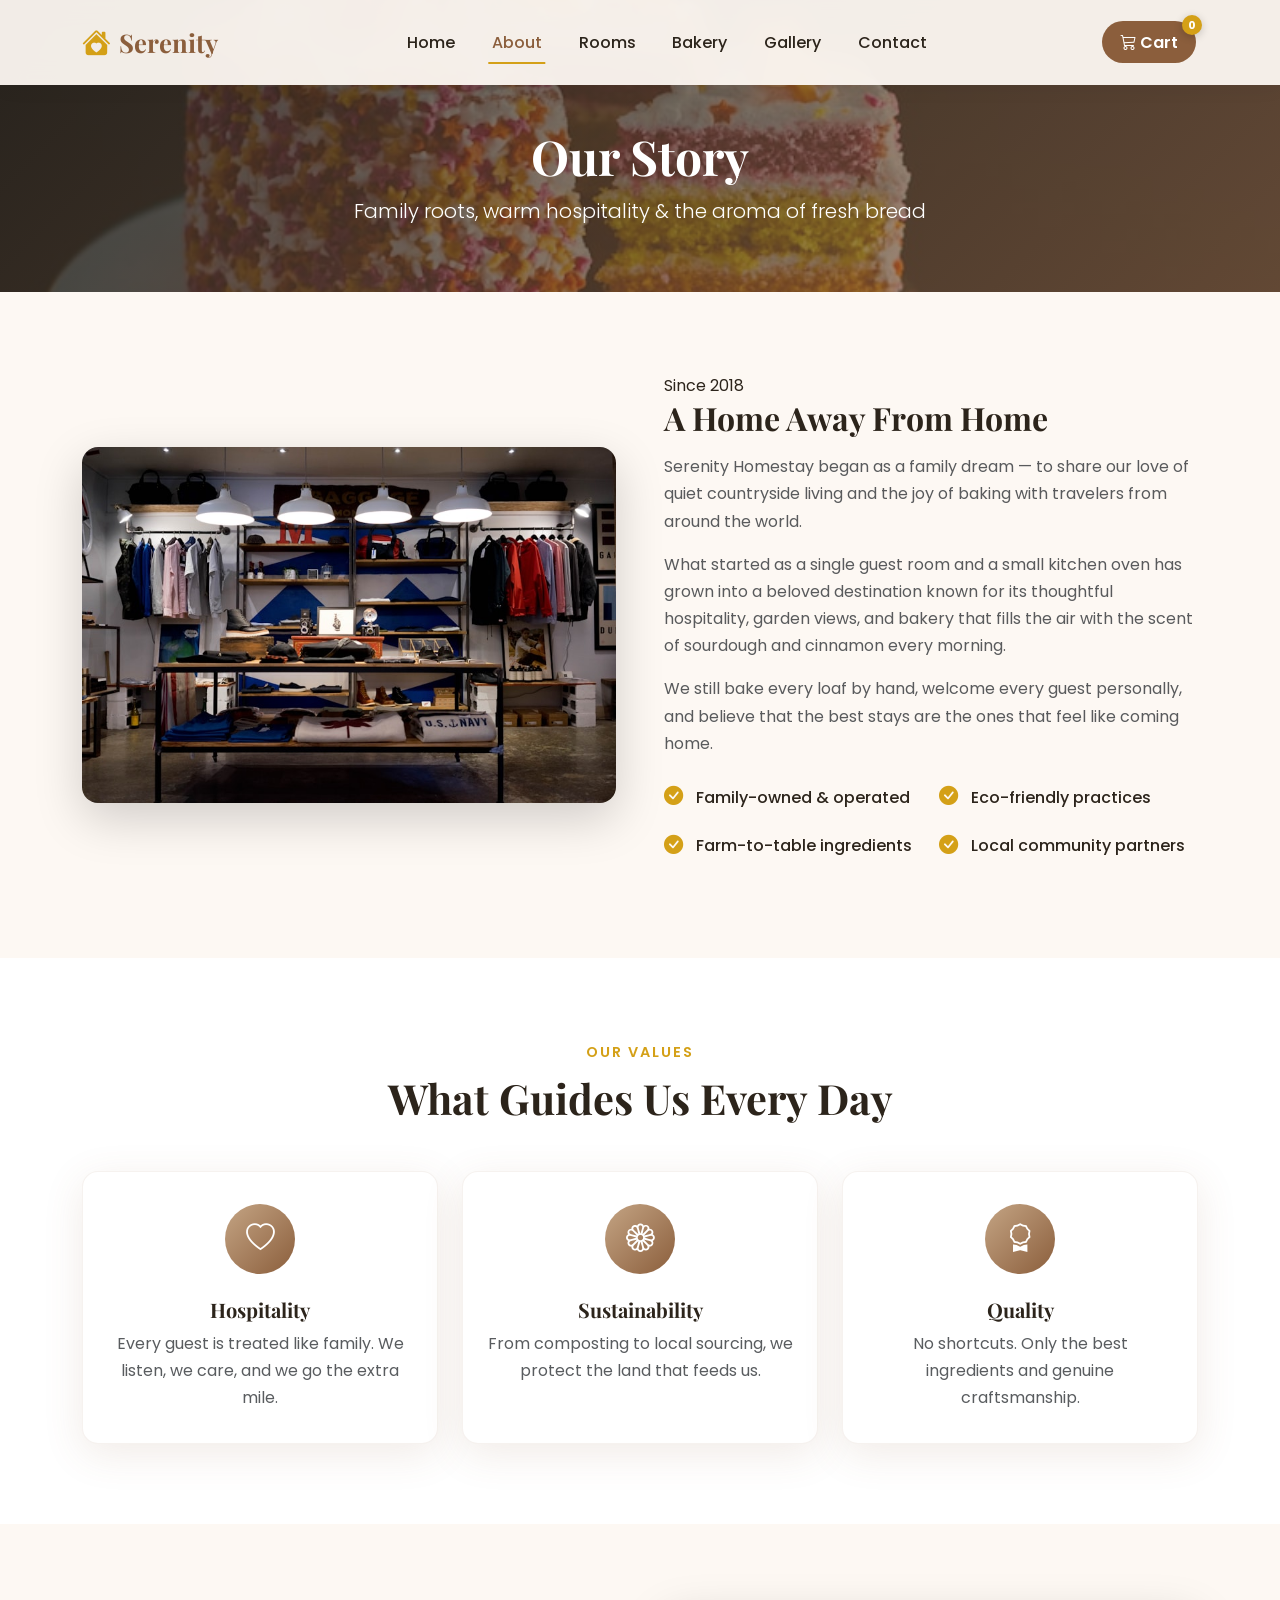
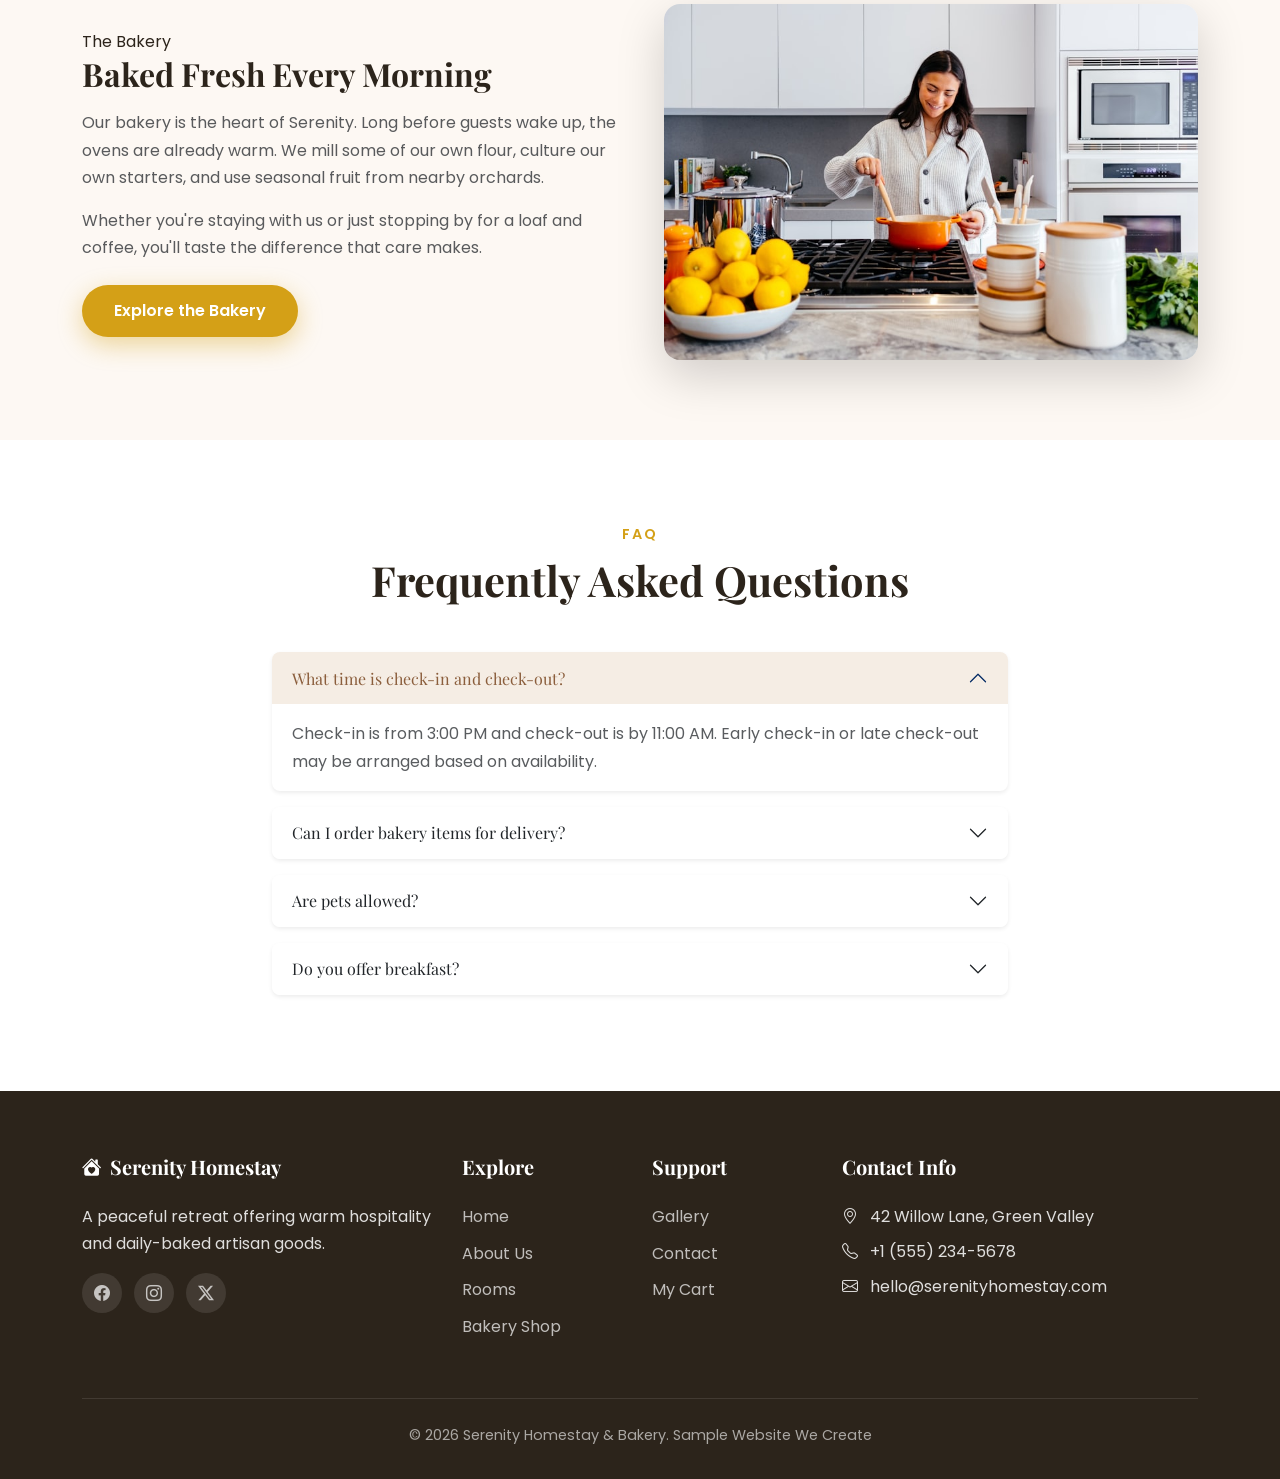
==== about.html @ 04e98da6 "Add files via upload" ====
<!DOCTYPE html>
<html lang="en">
<head>
  <meta charset="UTF-8">
  <meta name="viewport" content="width=device-width, initial-scale=1.0">
  <title>About Us | Serenity Homestay & Bakery</title>
  <link href="https://cdn.jsdelivr.net/npm/bootstrap@5.3.3/dist/css/bootstrap.min.css" rel="stylesheet">
  <link href="https://cdn.jsdelivr.net/npm/bootstrap-icons@1.11.3/font/bootstrap-icons.min.css" rel="stylesheet">
  <link href="https://fonts.googleapis.com/css2?family=Playfair+Display:wght@600;700&family=Poppins:wght@300;400;500;600;700&display=swap" rel="stylesheet">
  <link href="style.css" rel="stylesheet">
</head>
<body>
  <div class="toast-container"></div>

  <nav class="navbar navbar-expand-lg fixed-top">
    <div class="container">
      <a class="navbar-brand" href="index.html"><i class="bi bi-house-heart-fill"></i> Serenity</a>
      <button class="navbar-toggler" type="button" data-bs-toggle="collapse" data-bs-target="#navMenu">
        <span class="navbar-toggler-icon"></span>
      </button>
      <div class="collapse navbar-collapse" id="navMenu">
        <ul class="navbar-nav mx-auto mb-2 mb-lg-0">
          <li class="nav-item"><a class="nav-link" href="index.html">Home</a></li>
          <li class="nav-item"><a class="nav-link active" href="about.html">About</a></li>
          <li class="nav-item"><a class="nav-link" href="rooms.html">Rooms</a></li>
          <li class="nav-item"><a class="nav-link" href="bakery.html">Bakery</a></li>
          <li class="nav-item"><a class="nav-link" href="gallery.html">Gallery</a></li>
          <li class="nav-item"><a class="nav-link" href="contact.html">Contact</a></li>
        </ul>
        <a href="cart.html" class="nav-link cart-btn"><i class="bi bi-cart3"></i> Cart <span class="cart-count">0</span></a>
      </div>
    </div>
  </nav>

  <header class="page-header">
    <div class="container">
      <h1>Our Story</h1>
      <p class="lead mb-0 opacity-90">Family roots, warm hospitality & the aroma of fresh bread</p>
    </div>
  </header>

  <section class="section">
    <div class="container">
      <div class="row align-items-center g-5">
        <div class="col-lg-6 fade-in-up">
          <img src="exterior.jpg" alt="Serenity Homestay" class="rounded-4 shadow-lg w-100">
        </div>
        <div class="col-lg-6 fade-in-up">
          <span class="subtitle text-accent">Since 2018</span>
          <h2 class="mb-3">A Home Away From Home</h2>
          <p class="text-muted">Serenity Homestay began as a family dream — to share our love of quiet countryside living and the joy of baking with travelers from around the world.</p>
          <p class="text-muted">What started as a single guest room and a small kitchen oven has grown into a beloved destination known for its thoughtful hospitality, garden views, and bakery that fills the air with the scent of sourdough and cinnamon every morning.</p>
          <p class="text-muted mb-4">We still bake every loaf by hand, welcome every guest personally, and believe that the best stays are the ones that feel like coming home.</p>
          <div class="row g-3">
            <div class="col-6">
              <div class="amenity-item"><i class="bi bi-check-circle-fill"></i> Family-owned & operated</div>
              <div class="amenity-item"><i class="bi bi-check-circle-fill"></i> Farm-to-table ingredients</div>
            </div>
            <div class="col-6">
              <div class="amenity-item"><i class="bi bi-check-circle-fill"></i> Eco-friendly practices</div>
              <div class="amenity-item"><i class="bi bi-check-circle-fill"></i> Local community partners</div>
            </div>
          </div>
        </div>
      </div>
    </div>
  </section>

  <section class="section bg-white">
    <div class="container">
      <div class="section-title fade-in-up">
        <span class="subtitle">Our Values</span>
        <h2>What Guides Us Every Day</h2>
      </div>
      <div class="row g-4">
        <div class="col-md-4 fade-in-up">
          <div class="feature-card">
            <div class="feature-icon"><i class="bi bi-heart"></i></div>
            <h5>Hospitality</h5>
            <p class="text-muted mb-0">Every guest is treated like family. We listen, we care, and we go the extra mile.</p>
          </div>
        </div>
        <div class="col-md-4 fade-in-up">
          <div class="feature-card">
            <div class="feature-icon"><i class="bi bi-flower1"></i></div>
            <h5>Sustainability</h5>
            <p class="text-muted mb-0">From composting to local sourcing, we protect the land that feeds us.</p>
          </div>
        </div>
        <div class="col-md-4 fade-in-up">
          <div class="feature-card">
            <div class="feature-icon"><i class="bi bi-award"></i></div>
            <h5>Quality</h5>
            <p class="text-muted mb-0">No shortcuts. Only the best ingredients and genuine craftsmanship.</p>
          </div>
        </div>
      </div>
    </div>
  </section>

  <section class="section">
    <div class="container">
      <div class="row align-items-center g-5">
        <div class="col-lg-6 order-lg-2 fade-in-up">
          <img src="kitchen.jpg" alt="Our Kitchen" class="rounded-4 shadow-lg w-100">
        </div>
        <div class="col-lg-6 order-lg-1 fade-in-up">
          <span class="subtitle">The Bakery</span>
          <h2 class="mb-3">Baked Fresh Every Morning</h2>
          <p class="text-muted">Our bakery is the heart of Serenity. Long before guests wake up, the ovens are already warm. We mill some of our own flour, culture our own starters, and use seasonal fruit from nearby orchards.</p>
          <p class="text-muted mb-4">Whether you're staying with us or just stopping by for a loaf and coffee, you'll taste the difference that care makes.</p>
          <a href="bakery.html" class="btn btn-primary-custom">Explore the Bakery</a>
        </div>
      </div>
    </div>
  </section>

  <!-- FAQ -->
  <section class="section bg-white">
    <div class="container">
      <div class="section-title fade-in-up">
        <span class="subtitle">FAQ</span>
        <h2>Frequently Asked Questions</h2>
      </div>
      <div class="row justify-content-center">
        <div class="col-lg-8">
          <div class="accordion" id="faqAccordion">
            <div class="accordion-item border-0 mb-3 shadow-sm rounded-3 overflow-hidden">
              <h2 class="accordion-header">
                <button class="accordion-button" type="button" data-bs-toggle="collapse" data-bs-target="#faq1">
                  What time is check-in and check-out?
                </button>
              </h2>
              <div id="faq1" class="accordion-collapse collapse show" data-bs-parent="#faqAccordion">
                <div class="accordion-body text-muted">Check-in is from 3:00 PM and check-out is by 11:00 AM. Early check-in or late check-out may be arranged based on availability.</div>
              </div>
            </div>
            <div class="accordion-item border-0 mb-3 shadow-sm rounded-3 overflow-hidden">
              <h2 class="accordion-header">
                <button class="accordion-button collapsed" type="button" data-bs-toggle="collapse" data-bs-target="#faq2">
                  Can I order bakery items for delivery?
                </button>
              </h2>
              <div id="faq2" class="accordion-collapse collapse" data-bs-parent="#faqAccordion">
                <div class="accordion-body text-muted">Yes! We offer local delivery within a 15-mile radius for orders over $30. You can also pick up from our bakery counter daily from 7 AM to 6 PM.</div>
              </div>
            </div>
            <div class="accordion-item border-0 mb-3 shadow-sm rounded-3 overflow-hidden">
              <h2 class="accordion-header">
                <button class="accordion-button collapsed" type="button" data-bs-toggle="collapse" data-bs-target="#faq3">
                  Are pets allowed?
                </button>
              </h2>
              <div id="faq3" class="accordion-collapse collapse" data-bs-parent="#faqAccordion">
                <div class="accordion-body text-muted">We welcome well-behaved pets in selected rooms for a small fee. Please let us know when booking so we can prepare a pet-friendly space.</div>
              </div>
            </div>
            <div class="accordion-item border-0 mb-3 shadow-sm rounded-3 overflow-hidden">
              <h2 class="accordion-header">
                <button class="accordion-button collapsed" type="button" data-bs-toggle="collapse" data-bs-target="#faq4">
                  Do you offer breakfast?
                </button>
              </h2>
              <div id="faq4" class="accordion-collapse collapse" data-bs-parent="#faqAccordion">
                <div class="accordion-body text-muted">Yes — complimentary continental breakfast featuring our own bakery items is included with every stay. Hot options and coffee are available each morning.</div>
              </div>
            </div>
          </div>
        </div>
      </div>
    </div>
  </section>

  <footer class="footer">
    <div class="container">
      <div class="row g-4">
        <div class="col-lg-4">
          <h5><i class="bi bi-house-heart-fill me-2"></i>Serenity Homestay</h5>
          <p class="mb-3">A peaceful retreat offering warm hospitality and daily-baked artisan goods.</p>
          <div class="social-links">
            <a href="#"><i class="bi bi-facebook"></i></a>
            <a href="#"><i class="bi bi-instagram"></i></a>
            <a href="#"><i class="bi bi-twitter-x"></i></a>
          </div>
        </div>
        <div class="col-6 col-lg-2">
          <h5>Explore</h5>
          <a href="index.html">Home</a>
          <a href="about.html">About Us</a>
          <a href="rooms.html">Rooms</a>
          <a href="bakery.html">Bakery Shop</a>
        </div>
        <div class="col-6 col-lg-2">
          <h5>Support</h5>
          <a href="gallery.html">Gallery</a>
          <a href="contact.html">Contact</a>
          <a href="cart.html">My Cart</a>
        </div>
        <div class="col-lg-4">
          <h5>Contact Info</h5>
          <p class="mb-2"><i class="bi bi-geo-alt me-2"></i> 42 Willow Lane, Green Valley</p>
          <p class="mb-2"><i class="bi bi-telephone me-2"></i> +1 (555) 234-5678</p>
          <p class="mb-0"><i class="bi bi-envelope me-2"></i> hello@serenityhomestay.com</p>
        </div>
      </div>
      <div class="footer-bottom">&copy; 2026 Serenity Homestay & Bakery. Sample Website We Create</div>
    </div>
  </footer>

  <button class="back-to-top"><i class="bi bi-chevron-up"></i></button>

  <script src="https://code.jquery.com/jquery-3.7.1.min.js"></script>
  <script src="https://cdn.jsdelivr.net/npm/bootstrap@5.3.3/dist/js/bootstrap.bundle.min.js"></script>
  <script src="main.js"></script>
</body>
</html>
---- style.css ----
/* ========================================
   Serenity Homestay & Bakery - Custom Styles
   Bootstrap 5 + Custom CSS + Animations
======================================== */

:root {
  --primary: #8B5E3C;
  --primary-dark: #6B4423;
  --primary-light: #C4A484;
  --accent: #D4A017;
  --accent-hover: #B8860B;
  --bg-cream: #FDF8F3;
  --bg-soft: #F5EDE4;
  --text-dark: #2C241B;
  --text-muted: #6B5E52;
  --success: #5A7D4A;
  --white: #FFFFFF;
  --shadow: 0 10px 40px rgba(139, 94, 60, 0.12);
  --shadow-lg: 0 20px 60px rgba(139, 94, 60, 0.18);
  --radius: 16px;
  --transition: all 0.35s cubic-bezier(0.4, 0, 0.2, 1);
}

.sample-badge {
  position: fixed; top: 80px; left: -35px;
  background: linear-gradient(135deg, #c9a227, #8B4513);
  color: white; padding: 4px 10px; font-size: 0.7rem; font-weight: 600;
  letter-spacing: 1px; text-transform: uppercase; transform: rotate(-45deg);
  z-index: 9998; box-shadow: 0 4px 15px rgba(0,0,0,0.3); pointer-events: none;
}

* {
  margin: 0;
  padding: 0;
  box-sizing: border-box;
}

html {
  scroll-behavior: smooth;
}

body {
  font-family: 'Poppins', 'Segoe UI', system-ui, sans-serif;
  color: var(--text-dark);
  background-color: var(--bg-cream);
  line-height: 1.7;
  overflow-x: hidden;
}

h1, h2, h3, h4, h5, h6 {
  font-family: 'Playfair Display', Georgia, serif;
  font-weight: 700;
  color: var(--text-dark);
}

a {
  text-decoration: none;
  color: inherit;
  transition: var(--transition);
}

img {
  max-width: 100%;
  height: auto;
  display: block;
}

/* ========== NAVBAR ========== */
.navbar {
  background: rgba(253, 248, 243, 0.95) !important;
  backdrop-filter: blur(12px);
  box-shadow: 0 2px 20px rgba(0,0,0,0.06);
  padding: 0.8rem 0;
  transition: var(--transition);
}

.navbar.scrolled {
  padding: 0.5rem 0;
  box-shadow: 0 4px 30px rgba(0,0,0,0.1);
}

.navbar-brand {
  font-family: 'Playfair Display', serif;
  font-size: 1.6rem;
  font-weight: 700;
  color: var(--primary) !important;
  display: flex;
  align-items: center;
  gap: 0.5rem;
}

.navbar-brand i {
  color: var(--accent);
  font-size: 1.8rem;
}

.nav-link {
  font-weight: 500;
  color: var(--text-dark) !important;
  padding: 0.5rem 1rem !important;
  position: relative;
  margin: 0 0.15rem;
}

.nav-link::after {
  content: '';
  position: absolute;
  bottom: 0;
  left: 50%;
  width: 0;
  height: 2px;
  background: var(--accent);
  transition: var(--transition);
  transform: translateX(-50%);
}

.nav-link:hover::after,
.nav-link.active::after {
  width: 70%;
}

.nav-link:hover,
.nav-link.active {
  color: var(--primary) !important;
}

.cart-btn {
  position: relative;
  background: var(--primary);
  color: white !important;
  border-radius: 50px;
  padding: 0.45rem 1.1rem !important;
  font-weight: 600;
  border: none;
}

.cart-btn:hover {
  background: var(--primary-dark);
  transform: translateY(-2px);
  box-shadow: 0 6px 20px rgba(139, 94, 60, 0.35);
}

.cart-count {
  position: absolute;
  top: -6px;
  right: -6px;
  background: var(--accent);
  color: white;
  font-size: 0.7rem;
  font-weight: 700;
  width: 20px;
  height: 20px;
  border-radius: 50%;
  display: flex;
  align-items: center;
  justify-content: center;
  box-shadow: 0 2px 8px rgba(0,0,0,0.2);
}

/* ========== HERO ========== */
.hero {
  min-height: 100vh;
  background: linear-gradient(135deg, rgba(44, 36, 27, 0.65), rgba(139, 94, 60, 0.55)),
              url('hero-bg.jpg') center/cover no-repeat fixed;
  display: flex;
  align-items: center;
  position: relative;
  color: white;
  overflow: hidden;
}

.hero::before {
  content: '';
  position: absolute;
  bottom: 0;
  left: 0;
  right: 0;
  height: 120px;
  background: linear-gradient(to top, var(--bg-cream), transparent);
}

.hero-content {
  position: relative;
  z-index: 2;
  max-width: 720px;
}

.hero-badge {
  display: inline-block;
  background: rgba(212, 160, 23, 0.25);
  border: 1px solid rgba(212, 160, 23, 0.5);
  color: #FFD700;
  padding: 0.4rem 1.2rem;
  border-radius: 50px;
  font-size: 0.85rem;
  font-weight: 600;
  letter-spacing: 1px;
  text-transform: uppercase;
  margin-bottom: 1.5rem;
  animation: fadeInDown 0.8s ease;
}

.hero h1 {
  font-size: clamp(2.5rem, 5vw, 4rem);
  color: white;
  margin-bottom: 1.2rem;
  line-height: 1.2;
  animation: fadeInUp 0.9s ease 0.1s both;
}

.hero p {
  font-size: 1.2rem;
  opacity: 0.95;
  margin-bottom: 2rem;
  animation: fadeInUp 0.9s ease 0.25s both;
}

.hero-btns {
  display: flex;
  flex-wrap: wrap;
  gap: 1rem;
  animation: fadeInUp 0.9s ease 0.4s both;
}

.btn-primary-custom {
  background: var(--accent);
  color: white;
  border: none;
  padding: 0.85rem 2rem;
  border-radius: 50px;
  font-weight: 600;
  font-size: 1rem;
  transition: var(--transition);
  box-shadow: 0 8px 25px rgba(212, 160, 23, 0.4);
}

.btn-primary-custom:hover {
  background: var(--accent-hover);
  transform: translateY(-3px);
  box-shadow: 0 12px 35px rgba(212, 160, 23, 0.5);
  color: white;
}

.btn-outline-custom {
  background: transparent;
  color: white;
  border: 2px solid rgba(255,255,255,0.7);
  padding: 0.8rem 2rem;
  border-radius: 50px;
  font-weight: 600;
  transition: var(--transition);
}

.btn-outline-custom:hover {
  background: white;
  color: var(--primary);
  border-color: white;
  transform: translateY(-3px);
}



@keyframes pulse-badge {
  0%, 100% { transform: rotate(3deg) scale(1); }
  50% { transform: rotate(3deg) scale(1.05); }
}

/* ========== SECTIONS ========== */
.section {
  padding: 5rem 0;
}

.section-title {
  text-align: center;
  margin-bottom: 3rem;
}

.section-title .subtitle {
  display: inline-block;
  color: var(--accent);
  font-weight: 600;
  font-size: 0.9rem;
  text-transform: uppercase;
  letter-spacing: 2px;
  margin-bottom: 0.5rem;
}

.section-title h2 {
  font-size: clamp(1.8rem, 4vw, 2.6rem);
  margin-bottom: 1rem;
}

.section-title p {
  color: var(--text-muted);
  max-width: 600px;
  margin: 0 auto;
}

/* ========== FEATURE CARDS ========== */
.feature-card {
  background: white;
  border-radius: var(--radius);
  padding: 2rem 1.5rem;
  text-align: center;
  box-shadow: var(--shadow);
  transition: var(--transition);
  height: 100%;
  border: 1px solid rgba(139, 94, 60, 0.08);
}

.feature-card:hover {
  transform: translateY(-10px);
  box-shadow: var(--shadow-lg);
}

.feature-icon {
  width: 70px;
  height: 70px;
  background: linear-gradient(135deg, var(--primary-light), var(--primary));
  border-radius: 50%;
  display: flex;
  align-items: center;
  justify-content: center;
  margin: 0 auto 1.5rem;
  font-size: 1.8rem;
  color: white;
  transition: var(--transition);
}

.feature-card:hover .feature-icon {
  transform: scale(1.1) rotate(5deg);
}

/* ========== ROOM CARDS ========== */
.room-card {
  background: white;
  border-radius: var(--radius);
  overflow: hidden;
  box-shadow: var(--shadow);
  transition: var(--transition);
  height: 100%;
}

.room-card:hover {
  transform: translateY(-8px);
  box-shadow: var(--shadow-lg);
}

.room-img-wrap {
  position: relative;
  overflow: hidden;
  height: 240px;
}

.room-img-wrap img {
  width: 100%;
  height: 100%;
  object-fit: cover;
  transition: transform 0.6s ease;
}

.room-card:hover .room-img-wrap img {
  transform: scale(1.1);
}

.room-badge {
  position: absolute;
  top: 15px;
  left: 15px;
  background: var(--accent);
  color: white;
  padding: 0.3rem 0.8rem;
  border-radius: 50px;
  font-size: 0.75rem;
  font-weight: 600;
}

.room-body {
  padding: 1.5rem;
}

.room-price {
  color: var(--primary);
  font-weight: 700;
  font-size: 1.3rem;
}

.room-price span {
  font-size: 0.85rem;
  color: var(--text-muted);
  font-weight: 400;
}

/* ========== PRODUCT CARDS (Bakery) ========== */
.product-card {
  background: white;
  border-radius: var(--radius);
  overflow: hidden;
  box-shadow: var(--shadow);
  transition: var(--transition);
  height: 100%;
  display: flex;
  flex-direction: column;
}

.product-card:hover {
  transform: translateY(-8px);
  box-shadow: var(--shadow-lg);
}

.product-img-wrap {
  position: relative;
  height: 200px;
  overflow: hidden;
}

.product-img-wrap img {
  width: 100%;
  height: 100%;
  object-fit: cover;
  transition: transform 0.5s ease;
}

.product-card:hover .product-img-wrap img {
  transform: scale(1.08);
}

.product-badge {
  position: absolute;
  top: 12px;
  right: 12px;
  background: var(--success);
  color: white;
  padding: 0.25rem 0.7rem;
  border-radius: 50px;
  font-size: 0.7rem;
  font-weight: 600;
}

.product-body {
  padding: 1.25rem;
  flex-grow: 1;
  display: flex;
  flex-direction: column;
}

.product-category {
  font-size: 0.75rem;
  color: var(--accent);
  font-weight: 600;
  text-transform: uppercase;
  letter-spacing: 1px;
  margin-bottom: 0.3rem;
}

.product-title {
  font-size: 1.15rem;
  margin-bottom: 0.5rem;
}

.product-desc {
  font-size: 0.9rem;
  color: var(--text-muted);
  margin-bottom: 1rem;
  flex-grow: 1;
}

.product-footer {
  display: flex;
  align-items: center;
  justify-content: space-between;
  gap: 0.5rem;
}

.product-price {
  font-size: 1.25rem;
  font-weight: 700;
  color: var(--primary);
}

.btn-add-cart {
  background: var(--primary);
  color: white;
  border: none;
  border-radius: 50px;
  padding: 0.5rem 1.1rem;
  font-size: 0.85rem;
  font-weight: 600;
  transition: var(--transition);
  display: flex;
  align-items: center;
  gap: 0.4rem;
}

.btn-add-cart:hover {
  background: var(--primary-dark);
  transform: scale(1.05);
  color: white;
}

.btn-add-cart.added {
  background: var(--success);
}

/* ========== FILTERS ========== */
.filter-btns {
  display: flex;
  flex-wrap: wrap;
  justify-content: center;
  gap: 0.6rem;
  margin-bottom: 2.5rem;
}

.filter-btn {
  background: white;
  border: 2px solid var(--primary-light);
  color: var(--text-dark);
  padding: 0.45rem 1.3rem;
  border-radius: 50px;
  font-weight: 500;
  font-size: 0.9rem;
  transition: var(--transition);
  cursor: pointer;
}

.filter-btn:hover,
.filter-btn.active {
  background: var(--primary);
  border-color: var(--primary);
  color: white;
}

/* ========== CART PAGE ========== */
.cart-table {
  background: white;
  border-radius: var(--radius);
  overflow: hidden;
  box-shadow: var(--shadow);
}

.cart-item-img {
  width: 80px;
  height: 80px;
  object-fit: cover;
  border-radius: 10px;
}

.qty-control {
  display: flex;
  align-items: center;
  gap: 0.5rem;
}

.qty-btn {
  width: 32px;
  height: 32px;
  border-radius: 50%;
  border: 1px solid var(--primary-light);
  background: white;
  color: var(--primary);
  font-weight: 700;
  display: flex;
  align-items: center;
  justify-content: center;
  cursor: pointer;
  transition: var(--transition);
}

.qty-btn:hover {
  background: var(--primary);
  color: white;
}

.cart-summary {
  background: white;
  border-radius: var(--radius);
  padding: 2rem;
  box-shadow: var(--shadow);
  position: sticky;
  top: 100px;
}

.summary-row {
  display: flex;
  justify-content: space-between;
  margin-bottom: 0.8rem;
  font-size: 1rem;
}

.summary-total {
  border-top: 2px solid var(--bg-soft);
  padding-top: 1rem;
  margin-top: 1rem;
  font-size: 1.3rem;
  font-weight: 700;
  color: var(--primary);
}

.empty-cart {
  text-align: center;
  padding: 4rem 2rem;
}

.empty-cart i {
  font-size: 5rem;
  color: var(--primary-light);
  margin-bottom: 1.5rem;
}

/* ========== CHECKOUT ========== */
.checkout-form .form-control,
.checkout-form .form-select {
  border-radius: 10px;
  border: 1px solid #e0d5c8;
  padding: 0.75rem 1rem;
  transition: var(--transition);
}

.checkout-form .form-control:focus,
.checkout-form .form-select:focus {
  border-color: var(--primary);
  box-shadow: 0 0 0 3px rgba(139, 94, 60, 0.15);
}

/* ========== TESTIMONIALS ========== */
.testimonial-card {
  background: white;
  border-radius: var(--radius);
  padding: 2rem;
  box-shadow: var(--shadow);
  height: 100%;
  position: relative;
}

.testimonial-card::before {
  content: '"';
  font-family: Georgia, serif;
  font-size: 5rem;
  color: var(--primary-light);
  position: absolute;
  top: 10px;
  left: 20px;
  opacity: 0.4;
  line-height: 1;
}

.testimonial-text {
  position: relative;
  z-index: 1;
  font-style: italic;
  margin-bottom: 1.5rem;
  color: var(--text-muted);
}

.testimonial-author {
  display: flex;
  align-items: center;
  gap: 1rem;
}

.author-avatar {
  width: 50px;
  height: 50px;
  border-radius: 50%;
  background: var(--primary-light);
  display: flex;
  align-items: center;
  justify-content: center;
  color: white;
  font-weight: 700;
}

.stars {
  color: var(--accent);
  font-size: 0.9rem;
}

/* ========== GALLERY ========== */
.gallery-item {
  position: relative;
  overflow: hidden;
  border-radius: var(--radius);
  height: 260px;
  cursor: pointer;
}

.gallery-item img {
  width: 100%;
  height: 100%;
  object-fit: cover;
  transition: transform 0.5s ease;
}

.gallery-item:hover img {
  transform: scale(1.12);
}

.gallery-overlay {
  position: absolute;
  inset: 0;
  background: rgba(44, 36, 27, 0.5);
  display: flex;
  align-items: center;
  justify-content: center;
  opacity: 0;
  transition: var(--transition);
}

.gallery-item:hover .gallery-overlay {
  opacity: 1;
}

.gallery-overlay i {
  color: white;
  font-size: 2rem;
}

/* ========== FOOTER ========== */
.footer {
  background: var(--text-dark);
  color: rgba(255,255,255,0.85);
  padding: 4rem 0 2rem;
}

.footer h5 {
  color: white;
  font-family: 'Playfair Display', serif;
  margin-bottom: 1.5rem;
}

.footer a {
  color: rgba(255,255,255,0.7);
  display: block;
  margin-bottom: 0.6rem;
}

.footer a:hover {
  color: var(--accent);
  padding-left: 5px;
}

.footer-bottom {
  border-top: 1px solid rgba(255,255,255,0.1);
  margin-top: 3rem;
  padding-top: 1.5rem;
  text-align: center;
  font-size: 0.9rem;
  color: rgba(255,255,255,0.6);
}

.social-links a {
  display: inline-flex;
  width: 40px;
  height: 40px;
  border-radius: 50%;
  background: rgba(255,255,255,0.1);
  align-items: center;
  justify-content: center;
  margin-right: 0.5rem;
  transition: var(--transition);
}

.social-links a:hover {
  background: var(--accent);
  color: white;
  transform: translateY(-3px);
  padding-left: 0;
}

/* ========== ANIMATIONS ========== */
@keyframes fadeInUp {
  from {
    opacity: 0;
    transform: translateY(30px);
  }
  to {
    opacity: 1;
    transform: translateY(0);
  }
}

@keyframes fadeInDown {
  from {
    opacity: 0;
    transform: translateY(-20px);
  }
  to {
    opacity: 1;
    transform: translateY(0);
  }
}

@keyframes fadeIn {
  from { opacity: 0; }
  to { opacity: 1; }
}

.fade-in-up {
  opacity: 0;
  transform: translateY(40px);
  transition: opacity 0.7s ease, transform 0.7s ease;
}

.fade-in-up.visible {
  opacity: 1;
  transform: translateY(0);
}

/* Counter animation */
.stat-number {
  font-size: 2.5rem;
  font-weight: 700;
  color: var(--primary);
  font-family: 'Playfair Display', serif;
}

/* Toast notification */
.toast-container {
  position: fixed;
  top: 90px;
  right: 20px;
  z-index: 9999;
}

.custom-toast {
  background: white;
  border-left: 4px solid var(--success);
  box-shadow: var(--shadow-lg);
  border-radius: 10px;
  padding: 1rem 1.5rem;
  display: flex;
  align-items: center;
  gap: 1rem;
  min-width: 280px;
  animation: slideInRight 0.4s ease;
}

@keyframes slideInRight {
  from {
    opacity: 0;
    transform: translateX(50px);
  }
  to {
    opacity: 1;
    transform: translateX(0);
  }
}

/* Page header */
.page-header {
  background: linear-gradient(135deg, rgba(44, 36, 27, 0.75), rgba(139, 94, 60, 0.65)),
              url('about-bg.jpg') center/cover no-repeat;
  padding: 8rem 0 4rem;
  color: white;
  text-align: center;
}

.page-header h1 {
  color: white;
  font-size: clamp(2rem, 4vw, 3rem);
}

/* Contact form */
.contact-info-card {
  background: white;
  border-radius: var(--radius);
  padding: 1.5rem;
  box-shadow: var(--shadow);
  height: 100%;
  transition: var(--transition);
}

.contact-info-card:hover {
  transform: translateY(-5px);
}

.contact-icon {
  width: 50px;
  height: 50px;
  background: var(--bg-soft);
  border-radius: 12px;
  display: flex;
  align-items: center;
  justify-content: center;
  color: var(--primary);
  font-size: 1.3rem;
  margin-bottom: 1rem;
}

/* Amenities */
.amenity-item {
  display: flex;
  align-items: center;
  gap: 0.8rem;
  margin-bottom: 1rem;
  font-weight: 500;
}

.amenity-item i {
  color: var(--accent);
  font-size: 1.2rem;
}

/* Booking form card */
.booking-card {
  background: white;
  border-radius: var(--radius);
  padding: 2rem;
  box-shadow: var(--shadow-lg);
}

/* Back to top */
.back-to-top {
  position: fixed;
  bottom: 30px;
  right: 30px;
  width: 50px;
  height: 50px;
  background: var(--primary);
  color: white;
  border-radius: 50%;
  display: flex;
  align-items: center;
  justify-content: center;
  font-size: 1.3rem;
  box-shadow: 0 6px 20px rgba(139, 94, 60, 0.4);
  opacity: 0;
  visibility: hidden;
  transition: var(--transition);
  z-index: 999;
  cursor: pointer;
  border: none;
}

.back-to-top.show {
  opacity: 1;
  visibility: visible;
}

.back-to-top:hover {
  background: var(--primary-dark);
  transform: translateY(-4px);
}

/* Newsletter */
.newsletter-section {
  background: linear-gradient(135deg, var(--primary), var(--primary-dark));
  color: white;
  padding: 4rem 0;
  border-radius: var(--radius);
  margin: 3rem 0;
}

.newsletter-input {
  border-radius: 50px;
  border: none;
  padding: 0.9rem 1.5rem;
  width: 100%;
  max-width: 400px;
}

.newsletter-btn {
  border-radius: 50px;
  background: var(--accent);
  border: none;
  color: white;
  font-weight: 600;
  padding: 0.9rem 2rem;
  transition: var(--transition);
}

.newsletter-btn:hover {
  background: var(--accent-hover);
  color: white;
}

/* Success modal / order confirmation */
.order-success {
  text-align: center;
  padding: 3rem;
}

.order-success i {
  font-size: 4rem;
  color: var(--success);
  margin-bottom: 1.5rem;
}

/* Responsive tweaks */
@media (max-width: 991px) {
  .sample-badge {
    top: 80px;
    left: -30px;
    right: auto;
    font-size: 0.6rem;
    padding: 4px 10px;
    white-space: nowrap;
  }
}

@media (max-width: 767px) {
  .hero {
    min-height: 85vh;
    background-attachment: scroll;
  }
  .section {
    padding: 3.5rem 0;
  }
  .cart-item-img {
    width: 60px;
    height: 60px;
  }
}

/* Loading spinner for forms */
.spinner-border-sm {
  width: 1rem;
  height: 1rem;
  border-width: 0.15em;
}

/* Accordion custom */
.accordion-button:not(.collapsed) {
  background-color: var(--bg-soft);
  color: var(--primary);
  box-shadow: none;
}

.accordion-button:focus {
  box-shadow: 0 0 0 3px rgba(139, 94, 60, 0.15);
}

/* Search bar */
.search-bar {
  max-width: 400px;
  margin: 0 auto 2rem;
  position: relative;
}

.search-bar input {
  border-radius: 50px;
  padding-left: 2.8rem;
  border: 2px solid var(--primary-light);
}

.search-bar i {
  position: absolute;
  left: 1.1rem;
  top: 50%;
  transform: translateY(-50%);
  color: var(--text-muted);
}

/* Rating stars interactive */
.rating-stars i {
  cursor: pointer;
  color: #ddd;
  transition: color 0.2s;
}

.rating-stars i.active,
.rating-stars i:hover {
  color: var(--accent);
}
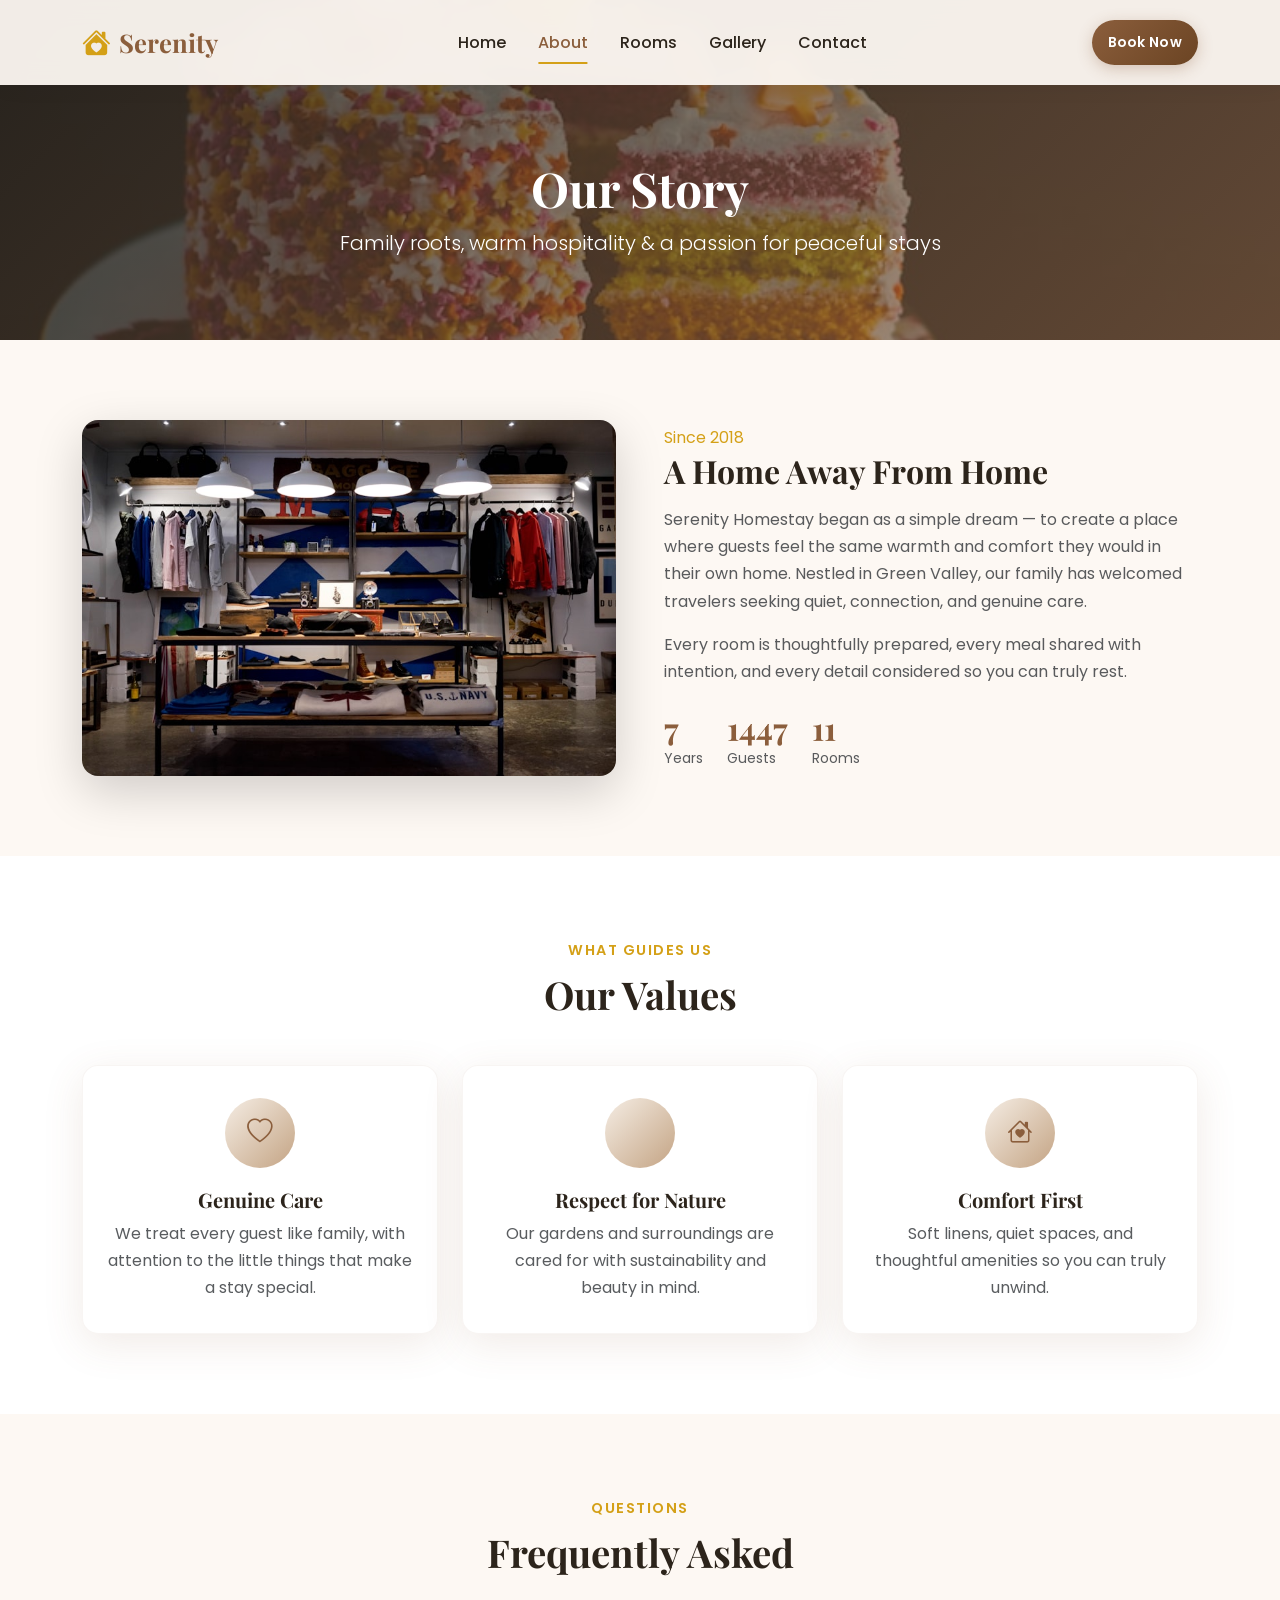
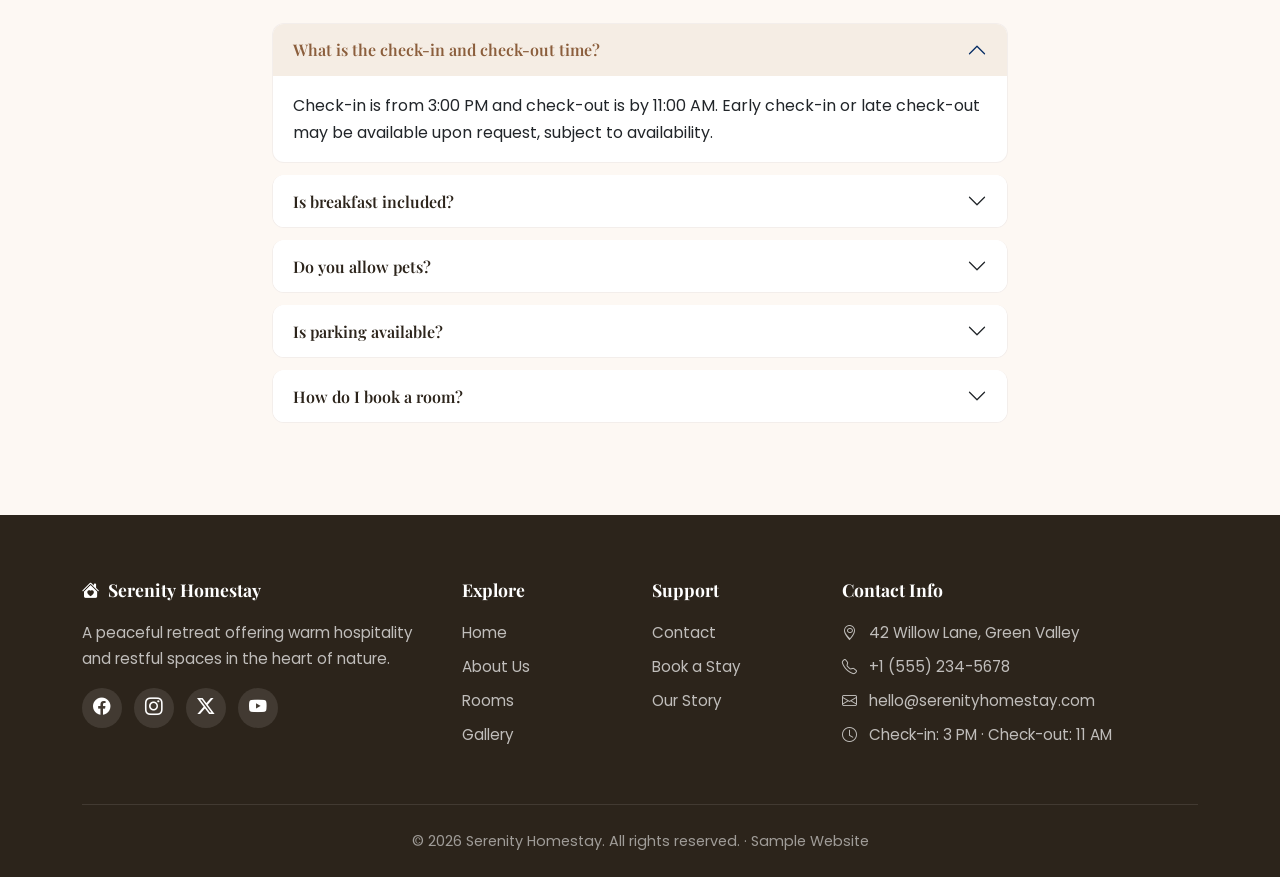
==== commit b6b761ee: "Add files via upload" ====
--- a/about.html
+++ b/about.html
@@ -3,10 +3,12 @@
 <head>
   <meta charset="UTF-8">
   <meta name="viewport" content="width=device-width, initial-scale=1.0">
-  <title>About Us | Serenity Homestay & Bakery</title>
+  <title>About Us | Serenity Homestay</title>
+  <meta name="description" content="Learn the story behind Serenity Homestay — a family-run retreat focused on warm hospitality and peaceful stays.">
   <link href="https://cdn.jsdelivr.net/npm/bootstrap@5.3.3/dist/css/bootstrap.min.css" rel="stylesheet">
   <link href="https://cdn.jsdelivr.net/npm/bootstrap-icons@1.11.3/font/bootstrap-icons.min.css" rel="stylesheet">
   <link href="https://fonts.googleapis.com/css2?family=Playfair+Display:wght@600;700&family=Poppins:wght@300;400;500;600;700&display=swap" rel="stylesheet">
+  <link href="https://unpkg.com/aos@2.3.4/dist/aos.css" rel="stylesheet">
   <link href="style.css" rel="stylesheet">
 </head>
 <body>
@@ -15,7 +17,7 @@
   <nav class="navbar navbar-expand-lg fixed-top">
     <div class="container">
       <a class="navbar-brand" href="index.html"><i class="bi bi-house-heart-fill"></i> Serenity</a>
-      <button class="navbar-toggler" type="button" data-bs-toggle="collapse" data-bs-target="#navMenu">
+      <button class="navbar-toggler" type="button" data-bs-toggle="collapse" data-bs-target="#navMenu" aria-label="Toggle navigation">
         <span class="navbar-toggler-icon"></span>
       </button>
       <div class="collapse navbar-collapse" id="navMenu">
@@ -23,42 +25,44 @@
           <li class="nav-item"><a class="nav-link" href="index.html">Home</a></li>
           <li class="nav-item"><a class="nav-link active" href="about.html">About</a></li>
           <li class="nav-item"><a class="nav-link" href="rooms.html">Rooms</a></li>
-          <li class="nav-item"><a class="nav-link" href="bakery.html">Bakery</a></li>
           <li class="nav-item"><a class="nav-link" href="gallery.html">Gallery</a></li>
           <li class="nav-item"><a class="nav-link" href="contact.html">Contact</a></li>
         </ul>
-        <a href="cart.html" class="nav-link cart-btn"><i class="bi bi-cart3"></i> Cart <span class="cart-count">0</span></a>
+        <a href="rooms.html" class="btn btn-primary-custom btn-sm px-3">Book Now</a>
       </div>
     </div>
   </nav>
 
-  <header class="page-header">
-    <div class="container">
-      <h1>Our Story</h1>
-      <p class="lead mb-0 opacity-90">Family roots, warm hospitality & the aroma of fresh bread</p>
+  <header class="page-header" style="background-image: linear-gradient(135deg, rgba(44,36,27,0.75), rgba(139,94,60,0.65)), url('about-bg.jpg');">
+    <div class="container">
+      <h1 data-aos="fade-up">Our Story</h1>
+      <p class="lead mb-0 opacity-90" data-aos="fade-up" data-aos-delay="100">Family roots, warm hospitality & a passion for peaceful stays</p>
     </div>
   </header>
 
   <section class="section">
     <div class="container">
       <div class="row align-items-center g-5">
-        <div class="col-lg-6 fade-in-up">
-          <img src="exterior.jpg" alt="Serenity Homestay" class="rounded-4 shadow-lg w-100">
-        </div>
-        <div class="col-lg-6 fade-in-up">
+        <div class="col-lg-6" data-aos="fade-right">
+          <img src="exterior.jpg" alt="Serenity Homestay exterior" class="rounded-4 shadow-lg w-100">
+        </div>
+        <div class="col-lg-6" data-aos="fade-left">
           <span class="subtitle text-accent">Since 2018</span>
           <h2 class="mb-3">A Home Away From Home</h2>
-          <p class="text-muted">Serenity Homestay began as a family dream — to share our love of quiet countryside living and the joy of baking with travelers from around the world.</p>
-          <p class="text-muted">What started as a single guest room and a small kitchen oven has grown into a beloved destination known for its thoughtful hospitality, garden views, and bakery that fills the air with the scent of sourdough and cinnamon every morning.</p>
-          <p class="text-muted mb-4">We still bake every loaf by hand, welcome every guest personally, and believe that the best stays are the ones that feel like coming home.</p>
-          <div class="row g-3">
-            <div class="col-6">
-              <div class="amenity-item"><i class="bi bi-check-circle-fill"></i> Family-owned & operated</div>
-              <div class="amenity-item"><i class="bi bi-check-circle-fill"></i> Farm-to-table ingredients</div>
-            </div>
-            <div class="col-6">
-              <div class="amenity-item"><i class="bi bi-check-circle-fill"></i> Eco-friendly practices</div>
-              <div class="amenity-item"><i class="bi bi-check-circle-fill"></i> Local community partners</div>
+          <p class="text-muted">Serenity Homestay began as a simple dream — to create a place where guests feel the same warmth and comfort they would in their own home. Nestled in Green Valley, our family has welcomed travelers seeking quiet, connection, and genuine care.</p>
+          <p class="text-muted">Every room is thoughtfully prepared, every meal shared with intention, and every detail considered so you can truly rest.</p>
+          <div class="d-flex gap-4 mt-4">
+            <div>
+              <div class="stat-number small-stat" data-target="8">0</div>
+              <p class="text-muted small mb-0">Years</p>
+            </div>
+            <div>
+              <div class="stat-number small-stat" data-target="1500">0</div>
+              <p class="text-muted small mb-0">Guests</p>
+            </div>
+            <div>
+              <div class="stat-number small-stat" data-target="12">0</div>
+              <p class="text-muted small mb-0">Rooms</p>
             </div>
           </div>
         </div>
@@ -66,103 +70,107 @@
     </div>
   </section>
 
+  <!-- Values -->
   <section class="section bg-white">
     <div class="container">
-      <div class="section-title fade-in-up">
-        <span class="subtitle">Our Values</span>
-        <h2>What Guides Us Every Day</h2>
+      <div class="section-title" data-aos="fade-up">
+        <span class="subtitle">What Guides Us</span>
+        <h2>Our Values</h2>
       </div>
       <div class="row g-4">
-        <div class="col-md-4 fade-in-up">
-          <div class="feature-card">
-            <div class="feature-icon"><i class="bi bi-heart"></i></div>
-            <h5>Hospitality</h5>
-            <p class="text-muted mb-0">Every guest is treated like family. We listen, we care, and we go the extra mile.</p>
-          </div>
-        </div>
-        <div class="col-md-4 fade-in-up">
-          <div class="feature-card">
-            <div class="feature-icon"><i class="bi bi-flower1"></i></div>
-            <h5>Sustainability</h5>
-            <p class="text-muted mb-0">From composting to local sourcing, we protect the land that feeds us.</p>
-          </div>
-        </div>
-        <div class="col-md-4 fade-in-up">
-          <div class="feature-card">
-            <div class="feature-icon"><i class="bi bi-award"></i></div>
-            <h5>Quality</h5>
-            <p class="text-muted mb-0">No shortcuts. Only the best ingredients and genuine craftsmanship.</p>
+        <div class="col-md-4" data-aos="fade-up" data-aos-delay="100">
+          <div class="feature-card text-center">
+            <div class="feature-icon mx-auto"><i class="bi bi-heart"></i></div>
+            <h5>Genuine Care</h5>
+            <p class="text-muted mb-0">We treat every guest like family, with attention to the little things that make a stay special.</p>
+          </div>
+        </div>
+        <div class="col-md-4" data-aos="fade-up" data-aos-delay="200">
+          <div class="feature-card text-center">
+            <div class="feature-icon mx-auto"><i class="bi bi-leaf"></i></div>
+            <h5>Respect for Nature</h5>
+            <p class="text-muted mb-0">Our gardens and surroundings are cared for with sustainability and beauty in mind.</p>
+          </div>
+        </div>
+        <div class="col-md-4" data-aos="fade-up" data-aos-delay="300">
+          <div class="feature-card text-center">
+            <div class="feature-icon mx-auto"><i class="bi bi-house-heart"></i></div>
+            <h5>Comfort First</h5>
+            <p class="text-muted mb-0">Soft linens, quiet spaces, and thoughtful amenities so you can truly unwind.</p>
           </div>
         </div>
       </div>
     </div>
   </section>
 
+  <!-- FAQ -->
   <section class="section">
     <div class="container">
-      <div class="row align-items-center g-5">
-        <div class="col-lg-6 order-lg-2 fade-in-up">
-          <img src="kitchen.jpg" alt="Our Kitchen" class="rounded-4 shadow-lg w-100">
-        </div>
-        <div class="col-lg-6 order-lg-1 fade-in-up">
-          <span class="subtitle">The Bakery</span>
-          <h2 class="mb-3">Baked Fresh Every Morning</h2>
-          <p class="text-muted">Our bakery is the heart of Serenity. Long before guests wake up, the ovens are already warm. We mill some of our own flour, culture our own starters, and use seasonal fruit from nearby orchards.</p>
-          <p class="text-muted mb-4">Whether you're staying with us or just stopping by for a loaf and coffee, you'll taste the difference that care makes.</p>
-          <a href="bakery.html" class="btn btn-primary-custom">Explore the Bakery</a>
-        </div>
-      </div>
-    </div>
-  </section>
-
-  <!-- FAQ -->
-  <section class="section bg-white">
-    <div class="container">
-      <div class="section-title fade-in-up">
-        <span class="subtitle">FAQ</span>
-        <h2>Frequently Asked Questions</h2>
+      <div class="section-title" data-aos="fade-up">
+        <span class="subtitle">Questions</span>
+        <h2>Frequently Asked</h2>
       </div>
       <div class="row justify-content-center">
-        <div class="col-lg-8">
+        <div class="col-lg-8" data-aos="fade-up">
           <div class="accordion" id="faqAccordion">
-            <div class="accordion-item border-0 mb-3 shadow-sm rounded-3 overflow-hidden">
+            <div class="accordion-item">
               <h2 class="accordion-header">
                 <button class="accordion-button" type="button" data-bs-toggle="collapse" data-bs-target="#faq1">
-                  What time is check-in and check-out?
+                  What is the check-in and check-out time?
                 </button>
               </h2>
               <div id="faq1" class="accordion-collapse collapse show" data-bs-parent="#faqAccordion">
-                <div class="accordion-body text-muted">Check-in is from 3:00 PM and check-out is by 11:00 AM. Early check-in or late check-out may be arranged based on availability.</div>
-              </div>
-            </div>
-            <div class="accordion-item border-0 mb-3 shadow-sm rounded-3 overflow-hidden">
+                <div class="accordion-body">
+                  Check-in is from 3:00 PM and check-out is by 11:00 AM. Early check-in or late check-out may be available upon request, subject to availability.
+                </div>
+              </div>
+            </div>
+            <div class="accordion-item">
               <h2 class="accordion-header">
                 <button class="accordion-button collapsed" type="button" data-bs-toggle="collapse" data-bs-target="#faq2">
-                  Can I order bakery items for delivery?
+                  Is breakfast included?
                 </button>
               </h2>
               <div id="faq2" class="accordion-collapse collapse" data-bs-parent="#faqAccordion">
-                <div class="accordion-body text-muted">Yes! We offer local delivery within a 15-mile radius for orders over $30. You can also pick up from our bakery counter daily from 7 AM to 6 PM.</div>
-              </div>
-            </div>
-            <div class="accordion-item border-0 mb-3 shadow-sm rounded-3 overflow-hidden">
+                <div class="accordion-body">
+                  Yes, a wholesome homemade breakfast is included with every stay. We accommodate common dietary preferences when notified in advance.
+                </div>
+              </div>
+            </div>
+            <div class="accordion-item">
               <h2 class="accordion-header">
                 <button class="accordion-button collapsed" type="button" data-bs-toggle="collapse" data-bs-target="#faq3">
-                  Are pets allowed?
+                  Do you allow pets?
                 </button>
               </h2>
               <div id="faq3" class="accordion-collapse collapse" data-bs-parent="#faqAccordion">
-                <div class="accordion-body text-muted">We welcome well-behaved pets in selected rooms for a small fee. Please let us know when booking so we can prepare a pet-friendly space.</div>
-              </div>
-            </div>
-            <div class="accordion-item border-0 mb-3 shadow-sm rounded-3 overflow-hidden">
+                <div class="accordion-body">
+                  We welcome well-behaved pets in select rooms with prior arrangement. A small pet fee applies. Please contact us before booking.
+                </div>
+              </div>
+            </div>
+            <div class="accordion-item">
               <h2 class="accordion-header">
                 <button class="accordion-button collapsed" type="button" data-bs-toggle="collapse" data-bs-target="#faq4">
-                  Do you offer breakfast?
+                  Is parking available?
                 </button>
               </h2>
               <div id="faq4" class="accordion-collapse collapse" data-bs-parent="#faqAccordion">
-                <div class="accordion-body text-muted">Yes — complimentary continental breakfast featuring our own bakery items is included with every stay. Hot options and coffee are available each morning.</div>
+                <div class="accordion-body">
+                  Free private parking is available on-site for all guests. No reservation needed.
+                </div>
+              </div>
+            </div>
+            <div class="accordion-item">
+              <h2 class="accordion-header">
+                <button class="accordion-button collapsed" type="button" data-bs-toggle="collapse" data-bs-target="#faq5">
+                  How do I book a room?
+                </button>
+              </h2>
+              <div id="faq5" class="accordion-collapse collapse" data-bs-parent="#faqAccordion">
+                <div class="accordion-body">
+                  You can request a booking through the Rooms page or contact us directly via the Contact form, email, or phone. We will confirm availability and details promptly.
+                </div>
               </div>
             </div>
           </div>
@@ -176,11 +184,12 @@
       <div class="row g-4">
         <div class="col-lg-4">
           <h5><i class="bi bi-house-heart-fill me-2"></i>Serenity Homestay</h5>
-          <p class="mb-3">A peaceful retreat offering warm hospitality and daily-baked artisan goods.</p>
+          <p class="mb-3">A peaceful retreat offering warm hospitality and restful spaces in the heart of nature.</p>
           <div class="social-links">
-            <a href="#"><i class="bi bi-facebook"></i></a>
-            <a href="#"><i class="bi bi-instagram"></i></a>
-            <a href="#"><i class="bi bi-twitter-x"></i></a>
+            <a href="#" aria-label="Facebook"><i class="bi bi-facebook"></i></a>
+            <a href="#" aria-label="Instagram"><i class="bi bi-instagram"></i></a>
+            <a href="#" aria-label="Twitter"><i class="bi bi-twitter-x"></i></a>
+            <a href="#" aria-label="YouTube"><i class="bi bi-youtube"></i></a>
           </div>
         </div>
         <div class="col-6 col-lg-2">
@@ -188,29 +197,33 @@
           <a href="index.html">Home</a>
           <a href="about.html">About Us</a>
           <a href="rooms.html">Rooms</a>
-          <a href="bakery.html">Bakery Shop</a>
+          <a href="gallery.html">Gallery</a>
         </div>
         <div class="col-6 col-lg-2">
           <h5>Support</h5>
-          <a href="gallery.html">Gallery</a>
           <a href="contact.html">Contact</a>
-          <a href="cart.html">My Cart</a>
+          <a href="rooms.html">Book a Stay</a>
+          <a href="about.html">Our Story</a>
         </div>
         <div class="col-lg-4">
           <h5>Contact Info</h5>
           <p class="mb-2"><i class="bi bi-geo-alt me-2"></i> 42 Willow Lane, Green Valley</p>
           <p class="mb-2"><i class="bi bi-telephone me-2"></i> +1 (555) 234-5678</p>
-          <p class="mb-0"><i class="bi bi-envelope me-2"></i> hello@serenityhomestay.com</p>
-        </div>
-      </div>
-      <div class="footer-bottom">&copy; 2026 Serenity Homestay & Bakery. Sample Website We Create</div>
+          <p class="mb-2"><i class="bi bi-envelope me-2"></i> hello@serenityhomestay.com</p>
+          <p class="mb-0"><i class="bi bi-clock me-2"></i> Check-in: 3 PM · Check-out: 11 AM</p>
+        </div>
+      </div>
+      <div class="footer-bottom">
+        &copy; 2026 Serenity Homestay. All rights reserved. · Sample Website
+      </div>
     </div>
   </footer>
 
-  <button class="back-to-top"><i class="bi bi-chevron-up"></i></button>
+  <button class="back-to-top" aria-label="Back to top"><i class="bi bi-chevron-up"></i></button>
 
   <script src="https://code.jquery.com/jquery-3.7.1.min.js"></script>
   <script src="https://cdn.jsdelivr.net/npm/bootstrap@5.3.3/dist/js/bootstrap.bundle.min.js"></script>
+  <script src="https://unpkg.com/aos@2.3.4/dist/aos.js"></script>
   <script src="main.js"></script>
 </body>
 </html>
--- a/style.css
+++ b/style.css
@@ -1,5 +1,5 @@
 /* ========================================
-   Serenity Homestay & Bakery - Custom Styles
+   Serenity Homestay - Enhanced Styles
    Bootstrap 5 + Custom CSS + Animations
 ======================================== */
 
@@ -22,11 +22,20 @@
 }
 
 .sample-badge {
-  position: fixed; top: 80px; left: -35px;
+  position: fixed;
+  top: 80px;
+  left: -35px;
   background: linear-gradient(135deg, #c9a227, #8B4513);
-  color: white; padding: 4px 10px; font-size: 0.7rem; font-weight: 600;
-  letter-spacing: 1px; text-transform: uppercase; transform: rotate(-45deg);
-  z-index: 9998; box-shadow: 0 4px 15px rgba(0,0,0,0.3); pointer-events: none;
+  color: white;
+  padding: 4px 10px;
+  font-size: 0.7rem;
+  font-weight: 600;
+  letter-spacing: 1px;
+  text-transform: uppercase;
+  transform: rotate(-45deg);
+  z-index: 9998;
+  box-shadow: 0 4px 15px rgba(0,0,0,0.3);
+  pointer-events: none;
 }
 
 * {
@@ -99,7 +108,6 @@
   color: var(--text-dark) !important;
   padding: 0.5rem 1rem !important;
   position: relative;
-  margin: 0 0.15rem;
 }
 
 .nav-link::after {
@@ -116,153 +124,141 @@
 
 .nav-link:hover::after,
 .nav-link.active::after {
-  width: 70%;
-}
-
-.nav-link:hover,
+  width: 60%;
+}
+
 .nav-link.active {
   color: var(--primary) !important;
 }
 
-.cart-btn {
-  position: relative;
-  background: var(--primary);
+.navbar-toggler {
+  border: none;
+  box-shadow: none !important;
+}
+
+.navbar-toggler-icon {
+  background-image: url("data:image/svg+xml,%3csvg xmlns='http://www.w3.org/2000/svg' viewBox='0 0 30 30'%3e%3cpath stroke='rgba(139, 94, 60, 0.9)' stroke-linecap='round' stroke-miterlimit='10' stroke-width='2' d='M4 7h22M4 15h22M4 23h22'/%3e%3c/svg%3e");
+}
+
+/* ========== BUTTONS ========== */
+.btn-primary-custom {
+  background: linear-gradient(135deg, var(--primary), var(--primary-dark));
   color: white !important;
+  border: none;
+  padding: 0.75rem 1.75rem;
   border-radius: 50px;
-  padding: 0.45rem 1.1rem !important;
   font-weight: 600;
-  border: none;
-}
-
-.cart-btn:hover {
-  background: var(--primary-dark);
+  letter-spacing: 0.3px;
+  transition: var(--transition);
+  box-shadow: 0 4px 15px rgba(139, 94, 60, 0.3);
+}
+
+.btn-primary-custom:hover {
   transform: translateY(-2px);
-  box-shadow: 0 6px 20px rgba(139, 94, 60, 0.35);
-}
-
-.cart-count {
-  position: absolute;
-  top: -6px;
-  right: -6px;
-  background: var(--accent);
-  color: white;
-  font-size: 0.7rem;
-  font-weight: 700;
-  width: 20px;
-  height: 20px;
-  border-radius: 50%;
-  display: flex;
-  align-items: center;
-  justify-content: center;
-  box-shadow: 0 2px 8px rgba(0,0,0,0.2);
+  box-shadow: 0 8px 25px rgba(139, 94, 60, 0.4);
+  background: linear-gradient(135deg, var(--primary-dark), var(--primary));
+  color: white !important;
+}
+
+.btn-outline-custom {
+  background: transparent;
+  color: white !important;
+  border: 2px solid rgba(255,255,255,0.8);
+  padding: 0.7rem 1.7rem;
+  border-radius: 50px;
+  font-weight: 600;
+  transition: var(--transition);
+}
+
+.btn-outline-custom:hover {
+  background: white;
+  color: var(--primary) !important;
+  border-color: white;
+  transform: translateY(-2px);
 }
 
 /* ========== HERO ========== */
 .hero {
+  position: relative;
   min-height: 100vh;
-  background: linear-gradient(135deg, rgba(44, 36, 27, 0.65), rgba(139, 94, 60, 0.55)),
-              url('hero-bg.jpg') center/cover no-repeat fixed;
-  display: flex;
-  align-items: center;
-  position: relative;
-  color: white;
+  display: flex;
+  align-items: center;
+  background: url('hero-bg.jpg') center/cover no-repeat;
   overflow: hidden;
 }
 
-.hero::before {
-  content: '';
+.hero-overlay {
   position: absolute;
-  bottom: 0;
-  left: 0;
-  right: 0;
-  height: 120px;
-  background: linear-gradient(to top, var(--bg-cream), transparent);
-}
-
-.hero-content {
+  inset: 0;
+  background: linear-gradient(135deg, rgba(44,36,27,0.7), rgba(139,94,60,0.55));
+  z-index: 1;
+}
+
+.hero .container {
   position: relative;
   z-index: 2;
-  max-width: 720px;
+}
+
+.hero-content {
+  max-width: 680px;
+  color: white;
+  padding: 2rem 0;
 }
 
 .hero-badge {
-  display: inline-block;
-  background: rgba(212, 160, 23, 0.25);
-  border: 1px solid rgba(212, 160, 23, 0.5);
-  color: #FFD700;
-  padding: 0.4rem 1.2rem;
+  display: inline-flex;
+  align-items: center;
+  gap: 0.4rem;
+  background: rgba(255,255,255,0.15);
+  backdrop-filter: blur(8px);
+  padding: 0.4rem 1rem;
   border-radius: 50px;
-  font-size: 0.85rem;
-  font-weight: 600;
-  letter-spacing: 1px;
-  text-transform: uppercase;
-  margin-bottom: 1.5rem;
-  animation: fadeInDown 0.8s ease;
+  font-size: 0.9rem;
+  font-weight: 500;
+  margin-bottom: 1.25rem;
+  border: 1px solid rgba(255,255,255,0.2);
 }
 
 .hero h1 {
-  font-size: clamp(2.5rem, 5vw, 4rem);
-  color: white;
-  margin-bottom: 1.2rem;
-  line-height: 1.2;
-  animation: fadeInUp 0.9s ease 0.1s both;
+  font-size: clamp(2.5rem, 5vw, 3.8rem);
+  color: white;
+  line-height: 1.15;
+  margin-bottom: 1.25rem;
+  text-shadow: 0 2px 20px rgba(0,0,0,0.2);
 }
 
 .hero p {
-  font-size: 1.2rem;
-  opacity: 0.95;
+  font-size: 1.15rem;
+  opacity: 0.92;
   margin-bottom: 2rem;
-  animation: fadeInUp 0.9s ease 0.25s both;
+  max-width: 520px;
 }
 
 .hero-btns {
   display: flex;
   flex-wrap: wrap;
   gap: 1rem;
-  animation: fadeInUp 0.9s ease 0.4s both;
-}
-
-.btn-primary-custom {
-  background: var(--accent);
-  color: white;
-  border: none;
-  padding: 0.85rem 2rem;
-  border-radius: 50px;
-  font-weight: 600;
-  font-size: 1rem;
-  transition: var(--transition);
-  box-shadow: 0 8px 25px rgba(212, 160, 23, 0.4);
-}
-
-.btn-primary-custom:hover {
-  background: var(--accent-hover);
-  transform: translateY(-3px);
-  box-shadow: 0 12px 35px rgba(212, 160, 23, 0.5);
-  color: white;
-}
-
-.btn-outline-custom {
-  background: transparent;
-  color: white;
-  border: 2px solid rgba(255,255,255,0.7);
-  padding: 0.8rem 2rem;
-  border-radius: 50px;
-  font-weight: 600;
-  transition: var(--transition);
-}
-
-.btn-outline-custom:hover {
-  background: white;
-  color: var(--primary);
-  border-color: white;
-  transform: translateY(-3px);
-}
-
-
-
-@keyframes pulse-badge {
-  0%, 100% { transform: rotate(3deg) scale(1); }
-  50% { transform: rotate(3deg) scale(1.05); }
+}
+
+.hero-scroll {
+  position: absolute;
+  bottom: 2rem;
+  left: 50%;
+  transform: translateX(-50%);
+  z-index: 2;
+}
+
+.hero-scroll a {
+  color: white;
+  font-size: 1.8rem;
+  opacity: 0.7;
+  animation: bounce 2s infinite;
+}
+
+@keyframes bounce {
+  0%, 20%, 50%, 80%, 100% { transform: translateY(0); }
+  40% { transform: translateY(-10px); }
+  60% { transform: translateY(-5px); }
 }
 
 /* ========== SECTIONS ========== */
@@ -280,65 +276,93 @@
   color: var(--accent);
   font-weight: 600;
   font-size: 0.9rem;
+  letter-spacing: 1.5px;
   text-transform: uppercase;
-  letter-spacing: 2px;
   margin-bottom: 0.5rem;
 }
 
 .section-title h2 {
-  font-size: clamp(1.8rem, 4vw, 2.6rem);
-  margin-bottom: 1rem;
+  font-size: clamp(1.8rem, 3vw, 2.5rem);
+  margin-bottom: 0.75rem;
 }
 
 .section-title p {
   color: var(--text-muted);
-  max-width: 600px;
+  max-width: 560px;
   margin: 0 auto;
+}
+
+.bg-white {
+  background: var(--white) !important;
+}
+
+.bg-soft {
+  background: var(--bg-soft) !important;
 }
 
 /* ========== FEATURE CARDS ========== */
 .feature-card {
-  background: white;
+  background: var(--white);
   border-radius: var(--radius);
   padding: 2rem 1.5rem;
   text-align: center;
   box-shadow: var(--shadow);
   transition: var(--transition);
   height: 100%;
-  border: 1px solid rgba(139, 94, 60, 0.08);
+  border: 1px solid rgba(139, 94, 60, 0.06);
 }
 
 .feature-card:hover {
-  transform: translateY(-10px);
+  transform: translateY(-8px);
   box-shadow: var(--shadow-lg);
 }
 
 .feature-icon {
   width: 70px;
   height: 70px;
-  background: linear-gradient(135deg, var(--primary-light), var(--primary));
   border-radius: 50%;
+  background: linear-gradient(135deg, var(--bg-soft), var(--primary-light));
   display: flex;
   align-items: center;
   justify-content: center;
-  margin: 0 auto 1.5rem;
-  font-size: 1.8rem;
-  color: white;
+  margin: 0 auto 1.25rem;
+  font-size: 1.6rem;
+  color: var(--primary);
   transition: var(--transition);
 }
 
 .feature-card:hover .feature-icon {
-  transform: scale(1.1) rotate(5deg);
+  background: linear-gradient(135deg, var(--primary), var(--primary-dark));
+  color: white;
+  transform: scale(1.08);
+}
+
+/* ========== STATS ========== */
+.stats-section {
+  background: linear-gradient(135deg, var(--bg-soft), var(--white)) !important;
+}
+
+.stat-number {
+  font-family: 'Playfair Display', serif;
+  font-size: 2.8rem;
+  font-weight: 700;
+  color: var(--primary);
+  line-height: 1.2;
+}
+
+.stat-number.small-stat {
+  font-size: 2rem;
 }
 
 /* ========== ROOM CARDS ========== */
 .room-card {
-  background: white;
+  background: var(--white);
   border-radius: var(--radius);
   overflow: hidden;
   box-shadow: var(--shadow);
   transition: var(--transition);
   height: 100%;
+  border: 1px solid rgba(139, 94, 60, 0.06);
 }
 
 .room-card:hover {
@@ -348,31 +372,32 @@
 
 .room-img-wrap {
   position: relative;
+  height: 220px;
   overflow: hidden;
-  height: 240px;
 }
 
 .room-img-wrap img {
   width: 100%;
   height: 100%;
   object-fit: cover;
-  transition: transform 0.6s ease;
+  transition: transform 0.6s cubic-bezier(0.4, 0, 0.2, 1);
 }
 
 .room-card:hover .room-img-wrap img {
-  transform: scale(1.1);
+  transform: scale(1.08);
 }
 
 .room-badge {
   position: absolute;
-  top: 15px;
-  left: 15px;
+  top: 1rem;
+  left: 1rem;
   background: var(--accent);
   color: white;
+  font-size: 0.75rem;
+  font-weight: 600;
   padding: 0.3rem 0.8rem;
   border-radius: 50px;
-  font-size: 0.75rem;
-  font-weight: 600;
+  letter-spacing: 0.5px;
 }
 
 .room-body {
@@ -380,308 +405,186 @@
 }
 
 .room-price {
+  font-family: 'Playfair Display', serif;
+  font-size: 1.4rem;
+  font-weight: 700;
   color: var(--primary);
-  font-weight: 700;
-  font-size: 1.3rem;
 }
 
 .room-price span {
   font-size: 0.85rem;
+  font-weight: 400;
   color: var(--text-muted);
-  font-weight: 400;
-}
-
-/* ========== PRODUCT CARDS (Bakery) ========== */
-.product-card {
-  background: white;
+  font-family: 'Poppins', sans-serif;
+}
+
+/* ========== AMENITY CARDS ========== */
+.amenity-card {
+  background: var(--bg-cream);
+  border-radius: var(--radius);
+  padding: 1.75rem 1rem;
+  text-align: center;
+  transition: var(--transition);
+  border: 1px solid rgba(139, 94, 60, 0.08);
+  height: 100%;
+}
+
+.amenity-card:hover {
+  background: var(--white);
+  box-shadow: var(--shadow);
+  transform: translateY(-5px);
+}
+
+.amenity-card i {
+  font-size: 2rem;
+  color: var(--primary);
+  margin-bottom: 0.75rem;
+  display: block;
+  transition: var(--transition);
+}
+
+.amenity-card:hover i {
+  color: var(--accent);
+  transform: scale(1.15);
+}
+
+.amenity-card h6 {
+  margin: 0;
+  font-size: 0.95rem;
+  font-weight: 600;
+}
+
+/* ========== EXPERIENCE CARDS ========== */
+.experience-card {
+  background: var(--white);
   border-radius: var(--radius);
   overflow: hidden;
   box-shadow: var(--shadow);
   transition: var(--transition);
   height: 100%;
-  display: flex;
-  flex-direction: column;
-}
-
-.product-card:hover {
+}
+
+.experience-card:hover {
   transform: translateY(-8px);
   box-shadow: var(--shadow-lg);
 }
 
-.product-img-wrap {
-  position: relative;
+.experience-img {
   height: 200px;
   overflow: hidden;
 }
 
-.product-img-wrap img {
+.experience-img img {
   width: 100%;
   height: 100%;
   object-fit: cover;
-  transition: transform 0.5s ease;
-}
-
-.product-card:hover .product-img-wrap img {
+  transition: transform 0.6s ease;
+}
+
+.experience-card:hover .experience-img img {
   transform: scale(1.08);
 }
 
-.product-badge {
-  position: absolute;
-  top: 12px;
-  right: 12px;
-  background: var(--success);
-  color: white;
-  padding: 0.25rem 0.7rem;
-  border-radius: 50px;
-  font-size: 0.7rem;
-  font-weight: 600;
-}
-
-.product-body {
-  padding: 1.25rem;
-  flex-grow: 1;
-  display: flex;
-  flex-direction: column;
-}
-
-.product-category {
-  font-size: 0.75rem;
-  color: var(--accent);
-  font-weight: 600;
-  text-transform: uppercase;
-  letter-spacing: 1px;
-  margin-bottom: 0.3rem;
-}
-
-.product-title {
-  font-size: 1.15rem;
-  margin-bottom: 0.5rem;
-}
-
-.product-desc {
-  font-size: 0.9rem;
-  color: var(--text-muted);
-  margin-bottom: 1rem;
-  flex-grow: 1;
-}
-
-.product-footer {
-  display: flex;
-  align-items: center;
-  justify-content: space-between;
-  gap: 0.5rem;
-}
-
-.product-price {
-  font-size: 1.25rem;
-  font-weight: 700;
-  color: var(--primary);
-}
-
-.btn-add-cart {
-  background: var(--primary);
-  color: white;
-  border: none;
-  border-radius: 50px;
-  padding: 0.5rem 1.1rem;
-  font-size: 0.85rem;
-  font-weight: 600;
-  transition: var(--transition);
-  display: flex;
-  align-items: center;
-  gap: 0.4rem;
-}
-
-.btn-add-cart:hover {
-  background: var(--primary-dark);
-  transform: scale(1.05);
-  color: white;
-}
-
-.btn-add-cart.added {
-  background: var(--success);
-}
-
-/* ========== FILTERS ========== */
-.filter-btns {
-  display: flex;
-  flex-wrap: wrap;
-  justify-content: center;
-  gap: 0.6rem;
-  margin-bottom: 2.5rem;
-}
-
-.filter-btn {
-  background: white;
-  border: 2px solid var(--primary-light);
-  color: var(--text-dark);
-  padding: 0.45rem 1.3rem;
-  border-radius: 50px;
-  font-weight: 500;
-  font-size: 0.9rem;
-  transition: var(--transition);
-  cursor: pointer;
-}
-
-.filter-btn:hover,
-.filter-btn.active {
-  background: var(--primary);
-  border-color: var(--primary);
-  color: white;
-}
-
-/* ========== CART PAGE ========== */
-.cart-table {
-  background: white;
-  border-radius: var(--radius);
-  overflow: hidden;
-  box-shadow: var(--shadow);
-}
-
-.cart-item-img {
-  width: 80px;
-  height: 80px;
-  object-fit: cover;
-  border-radius: 10px;
-}
-
-.qty-control {
-  display: flex;
-  align-items: center;
-  gap: 0.5rem;
-}
-
-.qty-btn {
-  width: 32px;
-  height: 32px;
-  border-radius: 50%;
-  border: 1px solid var(--primary-light);
-  background: white;
-  color: var(--primary);
-  font-weight: 700;
-  display: flex;
-  align-items: center;
-  justify-content: center;
-  cursor: pointer;
-  transition: var(--transition);
-}
-
-.qty-btn:hover {
-  background: var(--primary);
-  color: white;
-}
-
-.cart-summary {
-  background: white;
+.experience-body {
+  padding: 1.5rem;
+}
+
+/* ========== TESTIMONIALS ========== */
+.testimonial-card {
+  background: var(--bg-cream);
   border-radius: var(--radius);
   padding: 2rem;
+  height: 100%;
+  border: 1px solid rgba(139, 94, 60, 0.06);
+  transition: var(--transition);
+}
+
+.testimonial-card:hover {
   box-shadow: var(--shadow);
-  position: sticky;
-  top: 100px;
-}
-
-.summary-row {
-  display: flex;
-  justify-content: space-between;
-  margin-bottom: 0.8rem;
-  font-size: 1rem;
-}
-
-.summary-total {
-  border-top: 2px solid var(--bg-soft);
-  padding-top: 1rem;
-  margin-top: 1rem;
-  font-size: 1.3rem;
-  font-weight: 700;
-  color: var(--primary);
-}
-
-.empty-cart {
-  text-align: center;
-  padding: 4rem 2rem;
-}
-
-.empty-cart i {
-  font-size: 5rem;
-  color: var(--primary-light);
-  margin-bottom: 1.5rem;
-}
-
-/* ========== CHECKOUT ========== */
-.checkout-form .form-control,
-.checkout-form .form-select {
-  border-radius: 10px;
-  border: 1px solid #e0d5c8;
-  padding: 0.75rem 1rem;
-  transition: var(--transition);
-}
-
-.checkout-form .form-control:focus,
-.checkout-form .form-select:focus {
-  border-color: var(--primary);
-  box-shadow: 0 0 0 3px rgba(139, 94, 60, 0.15);
-}
-
-/* ========== TESTIMONIALS ========== */
-.testimonial-card {
-  background: white;
-  border-radius: var(--radius);
-  padding: 2rem;
-  box-shadow: var(--shadow);
-  height: 100%;
-  position: relative;
-}
-
-.testimonial-card::before {
-  content: '"';
-  font-family: Georgia, serif;
-  font-size: 5rem;
-  color: var(--primary-light);
-  position: absolute;
-  top: 10px;
-  left: 20px;
-  opacity: 0.4;
-  line-height: 1;
-}
-
-.testimonial-text {
-  position: relative;
-  z-index: 1;
-  font-style: italic;
-  margin-bottom: 1.5rem;
-  color: var(--text-muted);
-}
-
-.testimonial-author {
-  display: flex;
-  align-items: center;
-  gap: 1rem;
-}
-
-.author-avatar {
-  width: 50px;
-  height: 50px;
-  border-radius: 50%;
-  background: var(--primary-light);
-  display: flex;
-  align-items: center;
-  justify-content: center;
-  color: white;
-  font-weight: 700;
+  transform: translateY(-4px);
 }
 
 .stars {
   color: var(--accent);
+  font-size: 0.95rem;
+}
+
+.testimonial-text {
+  font-style: italic;
+  color: var(--text-muted);
+  margin-bottom: 1.25rem;
+}
+
+.testimonial-author {
+  display: flex;
+  align-items: center;
+  gap: 0.85rem;
+}
+
+.author-avatar {
+  width: 48px;
+  height: 48px;
+  border-radius: 50%;
+  background: linear-gradient(135deg, var(--primary), var(--accent));
+  color: white;
+  display: flex;
+  align-items: center;
+  justify-content: center;
+  font-weight: 600;
   font-size: 0.9rem;
+}
+
+/* ========== NEWSLETTER ========== */
+.newsletter-section {
+  background: linear-gradient(135deg, var(--primary-dark), var(--primary));
+  border-radius: var(--radius);
+  padding: 3.5rem 2rem;
+  box-shadow: var(--shadow-lg);
+}
+
+.newsletter-input {
+  max-width: 320px;
+  border-radius: 50px;
+  border: none;
+  padding: 0.75rem 1.5rem;
+}
+
+.newsletter-btn {
+  background: var(--accent);
+  color: white;
+  border: none;
+  padding: 0.75rem 1.75rem;
+  border-radius: 50px;
+  font-weight: 600;
+  transition: var(--transition);
+}
+
+.newsletter-btn:hover {
+  background: var(--accent-hover);
+  transform: translateY(-2px);
+}
+
+/* ========== PAGE HEADER ========== */
+.page-header {
+  background: linear-gradient(135deg, rgba(44,36,27,0.8), rgba(139,94,60,0.7)), url('hero-bg.jpg') center/cover;
+  padding: 10rem 0 5rem;
+  text-align: center;
+  color: white;
+}
+
+.page-header h1 {
+  color: white;
+  font-size: clamp(2.2rem, 4vw, 3rem);
+  margin-bottom: 0.5rem;
 }
 
 /* ========== GALLERY ========== */
 .gallery-item {
   position: relative;
+  border-radius: var(--radius);
   overflow: hidden;
-  border-radius: var(--radius);
-  height: 260px;
   cursor: pointer;
+  aspect-ratio: 4/3;
 }
 
 .gallery-item img {
@@ -692,13 +595,13 @@
 }
 
 .gallery-item:hover img {
-  transform: scale(1.12);
+  transform: scale(1.1);
 }
 
 .gallery-overlay {
   position: absolute;
   inset: 0;
-  background: rgba(44, 36, 27, 0.5);
+  background: rgba(44, 36, 27, 0.45);
   display: flex;
   align-items: center;
   justify-content: center;
@@ -706,57 +609,120 @@
   transition: var(--transition);
 }
 
+.gallery-overlay i {
+  color: white;
+  font-size: 2rem;
+}
+
 .gallery-item:hover .gallery-overlay {
   opacity: 1;
 }
 
-.gallery-overlay i {
-  color: white;
-  font-size: 2rem;
+/* ========== CONTACT ========== */
+.contact-info-card {
+  background: var(--white);
+  border-radius: var(--radius);
+  padding: 2rem 1.5rem;
+  box-shadow: var(--shadow);
+  height: 100%;
+  transition: var(--transition);
+  border: 1px solid rgba(139, 94, 60, 0.06);
+}
+
+.contact-info-card:hover {
+  transform: translateY(-5px);
+  box-shadow: var(--shadow-lg);
+}
+
+.contact-icon {
+  width: 60px;
+  height: 60px;
+  border-radius: 50%;
+  background: linear-gradient(135deg, var(--bg-soft), var(--primary-light));
+  display: flex;
+  align-items: center;
+  justify-content: center;
+  font-size: 1.4rem;
+  color: var(--primary);
+  margin-bottom: 1rem;
+}
+
+.map-placeholder {
+  height: 280px;
+  background: var(--bg-soft);
+}
+
+/* ========== ACCORDION ========== */
+.accordion-item {
+  border: 1px solid rgba(139, 94, 60, 0.1);
+  border-radius: 12px !important;
+  margin-bottom: 0.75rem;
+  overflow: hidden;
+  background: var(--white);
+}
+
+.accordion-button {
+  font-weight: 600;
+  color: var(--text-dark);
+  background: var(--white);
+  box-shadow: none !important;
+}
+
+.accordion-button:not(.collapsed) {
+  color: var(--primary);
+  background: var(--bg-soft);
+}
+
+.accordion-button:focus {
+  box-shadow: none;
 }
 
 /* ========== FOOTER ========== */
 .footer {
   background: var(--text-dark);
   color: rgba(255,255,255,0.85);
-  padding: 4rem 0 2rem;
+  padding: 4rem 0 0;
 }
 
 .footer h5 {
   color: white;
-  font-family: 'Playfair Display', serif;
-  margin-bottom: 1.5rem;
+  font-size: 1.1rem;
+  margin-bottom: 1.25rem;
 }
 
 .footer a {
+  display: block;
   color: rgba(255,255,255,0.7);
-  display: block;
-  margin-bottom: 0.6rem;
+  margin-bottom: 0.5rem;
+  font-size: 0.95rem;
 }
 
 .footer a:hover {
   color: var(--accent);
-  padding-left: 5px;
-}
-
-.footer-bottom {
-  border-top: 1px solid rgba(255,255,255,0.1);
-  margin-top: 3rem;
-  padding-top: 1.5rem;
-  text-align: center;
-  font-size: 0.9rem;
-  color: rgba(255,255,255,0.6);
+  padding-left: 4px;
+}
+
+.footer p {
+  color: rgba(255,255,255,0.7);
+  font-size: 0.95rem;
+}
+
+.social-links {
+  display: flex;
+  gap: 0.75rem;
 }
 
 .social-links a {
-  display: inline-flex;
   width: 40px;
   height: 40px;
   border-radius: 50%;
   background: rgba(255,255,255,0.1);
+  display: flex;
   align-items: center;
   justify-content: center;
-  margin-right: 0.5rem;
+  color: white;
+  font-size: 1.1rem;
+  margin-bottom: 0;
   transition: var(--transition);
 }
 
@@ -767,298 +733,138 @@
   padding-left: 0;
 }
 
-/* ========== ANIMATIONS ========== */
-@keyframes fadeInUp {
+.footer-bottom {
+  border-top: 1px solid rgba(255,255,255,0.1);
+  margin-top: 3rem;
+  padding: 1.5rem 0;
+  text-align: center;
+  font-size: 0.9rem;
+  color: rgba(255,255,255,0.55);
+}
+
+/* ========== BACK TO TOP ========== */
+.back-to-top {
+  position: fixed;
+  bottom: 2rem;
+  right: 2rem;
+  width: 48px;
+  height: 48px;
+  border-radius: 50%;
+  background: var(--primary);
+  color: white;
+  border: none;
+  font-size: 1.2rem;
+  display: flex;
+  align-items: center;
+  justify-content: center;
+  opacity: 0;
+  visibility: hidden;
+  transition: var(--transition);
+  z-index: 999;
+  box-shadow: 0 4px 15px rgba(139, 94, 60, 0.35);
+  cursor: pointer;
+}
+
+.back-to-top.visible {
+  opacity: 1;
+  visibility: visible;
+}
+
+.back-to-top:hover {
+  background: var(--primary-dark);
+  transform: translateY(-3px);
+}
+
+/* ========== TOAST ========== */
+.toast-container {
+  position: fixed;
+  top: 100px;
+  right: 1.5rem;
+  z-index: 9999;
+  display: flex;
+  flex-direction: column;
+  gap: 0.75rem;
+}
+
+.custom-toast {
+  background: var(--white);
+  color: var(--text-dark);
+  padding: 1rem 1.25rem;
+  border-radius: 12px;
+  box-shadow: var(--shadow-lg);
+  display: flex;
+  align-items: center;
+  gap: 0.75rem;
+  min-width: 280px;
+  animation: slideIn 0.4s ease;
+  border-left: 4px solid var(--success);
+}
+
+@keyframes slideIn {
   from {
+    transform: translateX(100%);
     opacity: 0;
-    transform: translateY(30px);
   }
   to {
+    transform: translateX(0);
     opacity: 1;
-    transform: translateY(0);
   }
 }
 
-@keyframes fadeInDown {
-  from {
-    opacity: 0;
-    transform: translateY(-20px);
+/* ========== FORMS ========== */
+.form-control, .form-select {
+  border-radius: 10px;
+  border: 1px solid rgba(139, 94, 60, 0.2);
+  padding: 0.7rem 1rem;
+  transition: var(--transition);
+}
+
+.form-control:focus, .form-select:focus {
+  border-color: var(--primary);
+  box-shadow: 0 0 0 3px rgba(139, 94, 60, 0.15);
+}
+
+.form-label {
+  font-weight: 500;
+  font-size: 0.9rem;
+  color: var(--text-dark);
+}
+
+/* ========== UTILITIES ========== */
+.text-accent {
+  color: var(--accent) !important;
+}
+
+.text-primary {
+  color: var(--primary) !important;
+}
+
+/* ========== RESPONSIVE ========== */
+@media (max-width: 768px) {
+  .hero {
+    min-height: 90vh;
   }
-  to {
-    opacity: 1;
-    transform: translateY(0);
-  }
-}
-
-@keyframes fadeIn {
-  from { opacity: 0; }
-  to { opacity: 1; }
-}
-
-.fade-in-up {
-  opacity: 0;
-  transform: translateY(40px);
-  transition: opacity 0.7s ease, transform 0.7s ease;
-}
-
-.fade-in-up.visible {
-  opacity: 1;
-  transform: translateY(0);
-}
-
-/* Counter animation */
-.stat-number {
-  font-size: 2.5rem;
-  font-weight: 700;
-  color: var(--primary);
-  font-family: 'Playfair Display', serif;
-}
-
-/* Toast notification */
-.toast-container {
-  position: fixed;
-  top: 90px;
-  right: 20px;
-  z-index: 9999;
-}
-
-.custom-toast {
-  background: white;
-  border-left: 4px solid var(--success);
-  box-shadow: var(--shadow-lg);
-  border-radius: 10px;
-  padding: 1rem 1.5rem;
-  display: flex;
-  align-items: center;
-  gap: 1rem;
-  min-width: 280px;
-  animation: slideInRight 0.4s ease;
-}
-
-@keyframes slideInRight {
-  from {
-    opacity: 0;
-    transform: translateX(50px);
-  }
-  to {
-    opacity: 1;
-    transform: translateX(0);
-  }
-}
-
-/* Page header */
-.page-header {
-  background: linear-gradient(135deg, rgba(44, 36, 27, 0.75), rgba(139, 94, 60, 0.65)),
-              url('about-bg.jpg') center/cover no-repeat;
-  padding: 8rem 0 4rem;
-  color: white;
-  text-align: center;
-}
-
-.page-header h1 {
-  color: white;
-  font-size: clamp(2rem, 4vw, 3rem);
-}
-
-/* Contact form */
-.contact-info-card {
-  background: white;
-  border-radius: var(--radius);
-  padding: 1.5rem;
-  box-shadow: var(--shadow);
-  height: 100%;
-  transition: var(--transition);
-}
-
-.contact-info-card:hover {
-  transform: translateY(-5px);
-}
-
-.contact-icon {
-  width: 50px;
-  height: 50px;
-  background: var(--bg-soft);
-  border-radius: 12px;
-  display: flex;
-  align-items: center;
-  justify-content: center;
-  color: var(--primary);
-  font-size: 1.3rem;
-  margin-bottom: 1rem;
-}
-
-/* Amenities */
-.amenity-item {
-  display: flex;
-  align-items: center;
-  gap: 0.8rem;
-  margin-bottom: 1rem;
-  font-weight: 500;
-}
-
-.amenity-item i {
-  color: var(--accent);
-  font-size: 1.2rem;
-}
-
-/* Booking form card */
-.booking-card {
-  background: white;
-  border-radius: var(--radius);
-  padding: 2rem;
-  box-shadow: var(--shadow-lg);
-}
-
-/* Back to top */
-.back-to-top {
-  position: fixed;
-  bottom: 30px;
-  right: 30px;
-  width: 50px;
-  height: 50px;
-  background: var(--primary);
-  color: white;
-  border-radius: 50%;
-  display: flex;
-  align-items: center;
-  justify-content: center;
-  font-size: 1.3rem;
-  box-shadow: 0 6px 20px rgba(139, 94, 60, 0.4);
-  opacity: 0;
-  visibility: hidden;
-  transition: var(--transition);
-  z-index: 999;
-  cursor: pointer;
-  border: none;
-}
-
-.back-to-top.show {
-  opacity: 1;
-  visibility: visible;
-}
-
-.back-to-top:hover {
-  background: var(--primary-dark);
-  transform: translateY(-4px);
-}
-
-/* Newsletter */
-.newsletter-section {
-  background: linear-gradient(135deg, var(--primary), var(--primary-dark));
-  color: white;
-  padding: 4rem 0;
-  border-radius: var(--radius);
-  margin: 3rem 0;
-}
-
-.newsletter-input {
-  border-radius: 50px;
-  border: none;
-  padding: 0.9rem 1.5rem;
-  width: 100%;
-  max-width: 400px;
-}
-
-.newsletter-btn {
-  border-radius: 50px;
-  background: var(--accent);
-  border: none;
-  color: white;
-  font-weight: 600;
-  padding: 0.9rem 2rem;
-  transition: var(--transition);
-}
-
-.newsletter-btn:hover {
-  background: var(--accent-hover);
-  color: white;
-}
-
-/* Success modal / order confirmation */
-.order-success {
-  text-align: center;
-  padding: 3rem;
-}
-
-.order-success i {
-  font-size: 4rem;
-  color: var(--success);
-  margin-bottom: 1.5rem;
-}
-
-/* Responsive tweaks */
-@media (max-width: 991px) {
-  .sample-badge {
-    top: 80px;
-    left: -30px;
-    right: auto;
-    font-size: 0.6rem;
-    padding: 4px 10px;
-    white-space: nowrap;
-  }
-}
-
-@media (max-width: 767px) {
-  .hero {
-    min-height: 85vh;
-    background-attachment: scroll;
+  .hero h1 {
+    font-size: 2.2rem;
   }
   .section {
     padding: 3.5rem 0;
   }
-  .cart-item-img {
-    width: 60px;
-    height: 60px;
+  .page-header {
+    padding: 8rem 0 3.5rem;
   }
-}
-
-/* Loading spinner for forms */
-.spinner-border-sm {
-  width: 1rem;
-  height: 1rem;
-  border-width: 0.15em;
-}
-
-/* Accordion custom */
-.accordion-button:not(.collapsed) {
-  background-color: var(--bg-soft);
-  color: var(--primary);
-  box-shadow: none;
-}
-
-.accordion-button:focus {
-  box-shadow: 0 0 0 3px rgba(139, 94, 60, 0.15);
-}
-
-/* Search bar */
-.search-bar {
-  max-width: 400px;
-  margin: 0 auto 2rem;
-  position: relative;
-}
-
-.search-bar input {
-  border-radius: 50px;
-  padding-left: 2.8rem;
-  border: 2px solid var(--primary-light);
-}
-
-.search-bar i {
-  position: absolute;
-  left: 1.1rem;
-  top: 50%;
-  transform: translateY(-50%);
-  color: var(--text-muted);
-}
-
-/* Rating stars interactive */
-.rating-stars i {
-  cursor: pointer;
-  color: #ddd;
-  transition: color 0.2s;
-}
-
-.rating-stars i.active,
-.rating-stars i:hover {
-  color: var(--accent);
-}
+  .stat-number {
+    font-size: 2.2rem;
+  }
+}
+
+@media (max-width: 576px) {
+  .hero-btns {
+    flex-direction: column;
+  }
+  .btn-primary-custom,
+  .btn-outline-custom {
+    width: 100%;
+    text-align: center;
+  }
+}
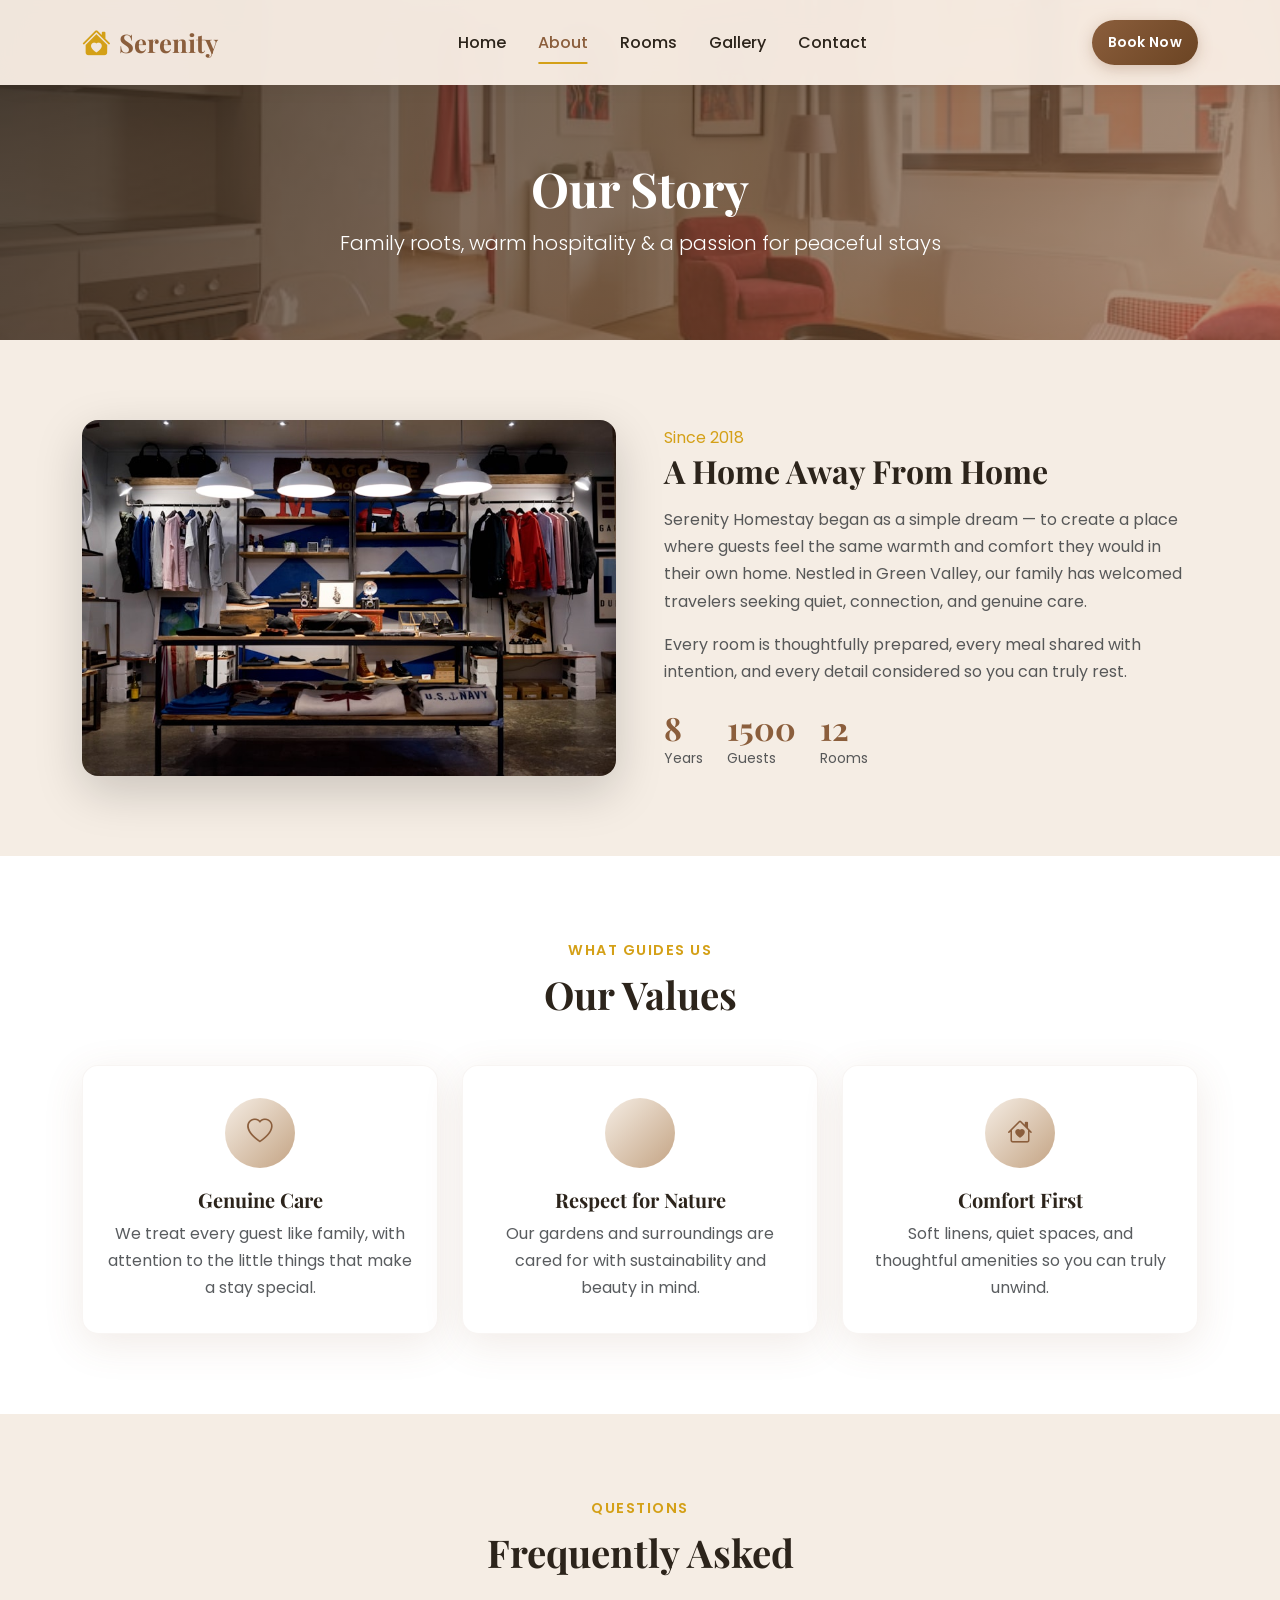
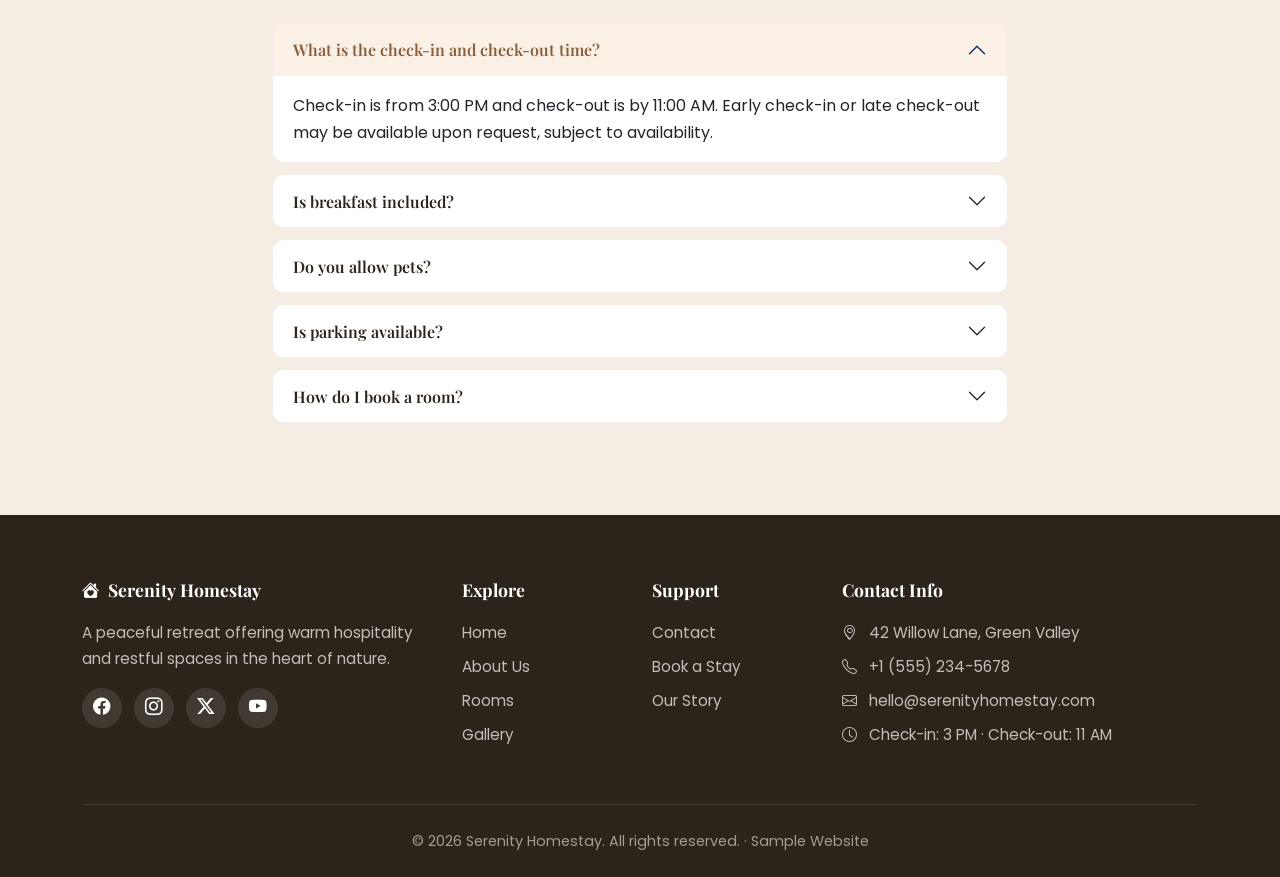
==== commit 54625a9d: "Update about.html" ====
--- a/about.html
+++ b/about.html
@@ -33,7 +33,7 @@
     </div>
   </nav>
 
-  <header class="page-header" style="background-image: linear-gradient(135deg, rgba(44,36,27,0.75), rgba(139,94,60,0.65)), url('about-bg.jpg');">
+  <header class="page-header" style="background-image: linear-gradient(135deg, rgba(44,36,27,0.75), rgba(139,94,60,0.65)), url('room1.jpg');">
     <div class="container">
       <h1 data-aos="fade-up">Our Story</h1>
       <p class="lead mb-0 opacity-90" data-aos="fade-up" data-aos-delay="100">Family roots, warm hospitality & a passion for peaceful stays</p>
--- a/style.css
+++ b/style.css
@@ -9,8 +9,9 @@
   --primary-light: #C4A484;
   --accent: #D4A017;
   --accent-hover: #B8860B;
-  --bg-cream: #FDF8F3;
+  --bg-cream: #FAF0E6;  /* Changed to warm cream */
   --bg-soft: #F5EDE4;
+  --bg-warm: #FDF8F3;   /* Added warm */
   --text-dark: #2C241B;
   --text-muted: #6B5E52;
   --success: #5A7D4A;
@@ -51,7 +52,7 @@
 body {
   font-family: 'Poppins', 'Segoe UI', system-ui, sans-serif;
   color: var(--text-dark);
-  background-color: var(--bg-cream);
+  background-color: #F5EDE4;  /* Changed to soft beige */
   line-height: 1.7;
   overflow-x: hidden;
 }
@@ -76,7 +77,7 @@
 
 /* ========== NAVBAR ========== */
 .navbar {
-  background: rgba(253, 248, 243, 0.95) !important;
+  background: rgba(250, 240, 230, 0.95) !important;  /* Changed to warm cream */
   backdrop-filter: blur(12px);
   box-shadow: 0 2px 20px rgba(0,0,0,0.06);
   padding: 0.8rem 0;
@@ -297,7 +298,11 @@
 }
 
 .bg-soft {
-  background: var(--bg-soft) !important;
+  background: #F5EDE4 !important;  /* Changed to soft beige */
+}
+
+.bg-warm {
+  background: #FAF0E6 !important;  /* Changed to warm cream */
 }
 
 /* ========== FEATURE CARDS ========== */
@@ -321,7 +326,7 @@
   width: 70px;
   height: 70px;
   border-radius: 50%;
-  background: linear-gradient(135deg, var(--bg-soft), var(--primary-light));
+  background: linear-gradient(135deg, #F5EDE4, var(--primary-light));
   display: flex;
   align-items: center;
   justify-content: center;
@@ -339,7 +344,7 @@
 
 /* ========== STATS ========== */
 .stats-section {
-  background: linear-gradient(135deg, var(--bg-soft), var(--white)) !important;
+  background: linear-gradient(135deg, #F5EDE4, var(--white)) !important;  /* Changed to beige tones */
 }
 
 .stat-number {
@@ -420,7 +425,7 @@
 
 /* ========== AMENITY CARDS ========== */
 .amenity-card {
-  background: var(--bg-cream);
+  background: #FAF0E6;  /* Changed to warm cream */
   border-radius: var(--radius);
   padding: 1.75rem 1rem;
   text-align: center;
@@ -491,7 +496,7 @@
 
 /* ========== TESTIMONIALS ========== */
 .testimonial-card {
-  background: var(--bg-cream);
+  background: #FAF0E6;  /* Changed to warm cream */
   border-radius: var(--radius);
   padding: 2rem;
   height: 100%;
@@ -638,7 +643,7 @@
   width: 60px;
   height: 60px;
   border-radius: 50%;
-  background: linear-gradient(135deg, var(--bg-soft), var(--primary-light));
+  background: linear-gradient(135deg, #F5EDE4, var(--primary-light));
   display: flex;
   align-items: center;
   justify-content: center;
@@ -649,7 +654,7 @@
 
 .map-placeholder {
   height: 280px;
-  background: var(--bg-soft);
+  background: #F5EDE4;  /* Changed to soft beige */
 }
 
 /* ========== ACCORDION ========== */
@@ -670,7 +675,7 @@
 
 .accordion-button:not(.collapsed) {
   color: var(--primary);
-  background: var(--bg-soft);
+  background: #FAF0E6;  /* Changed to warm cream */
 }
 
 .accordion-button:focus {
